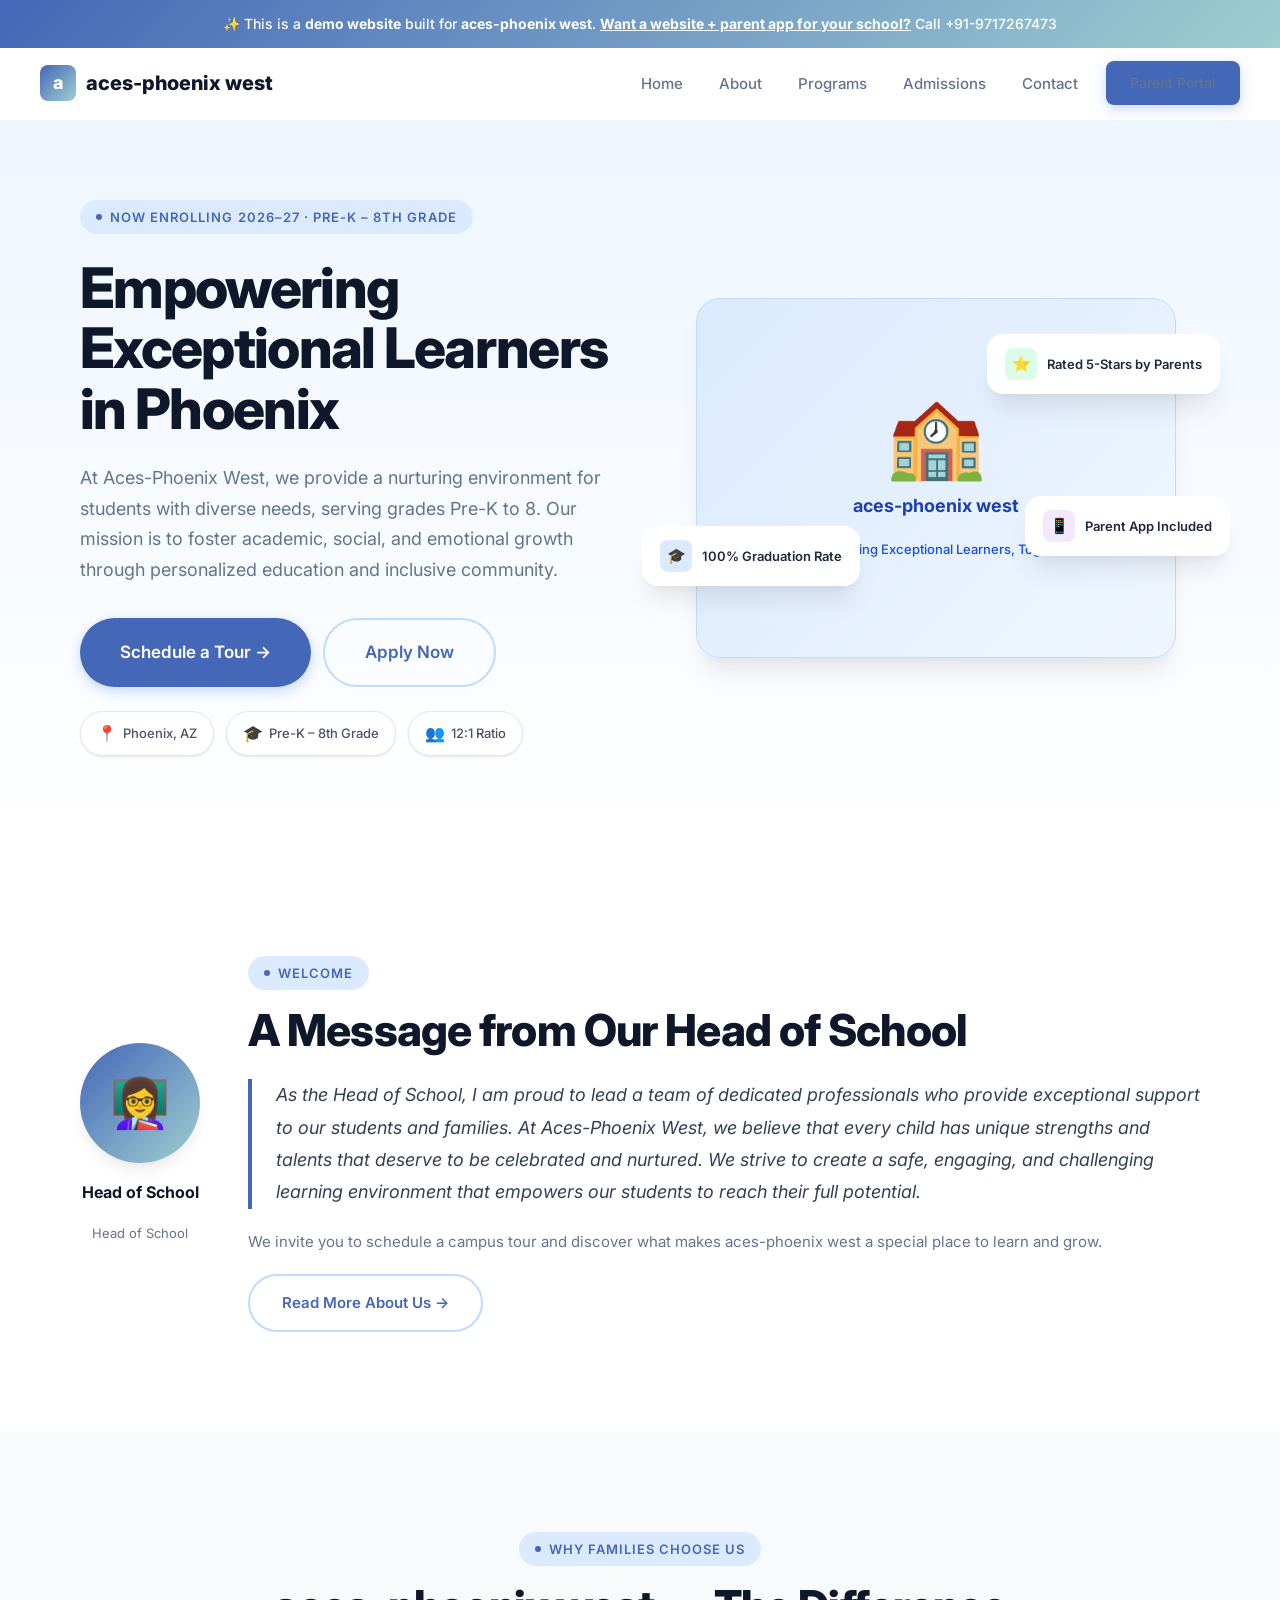
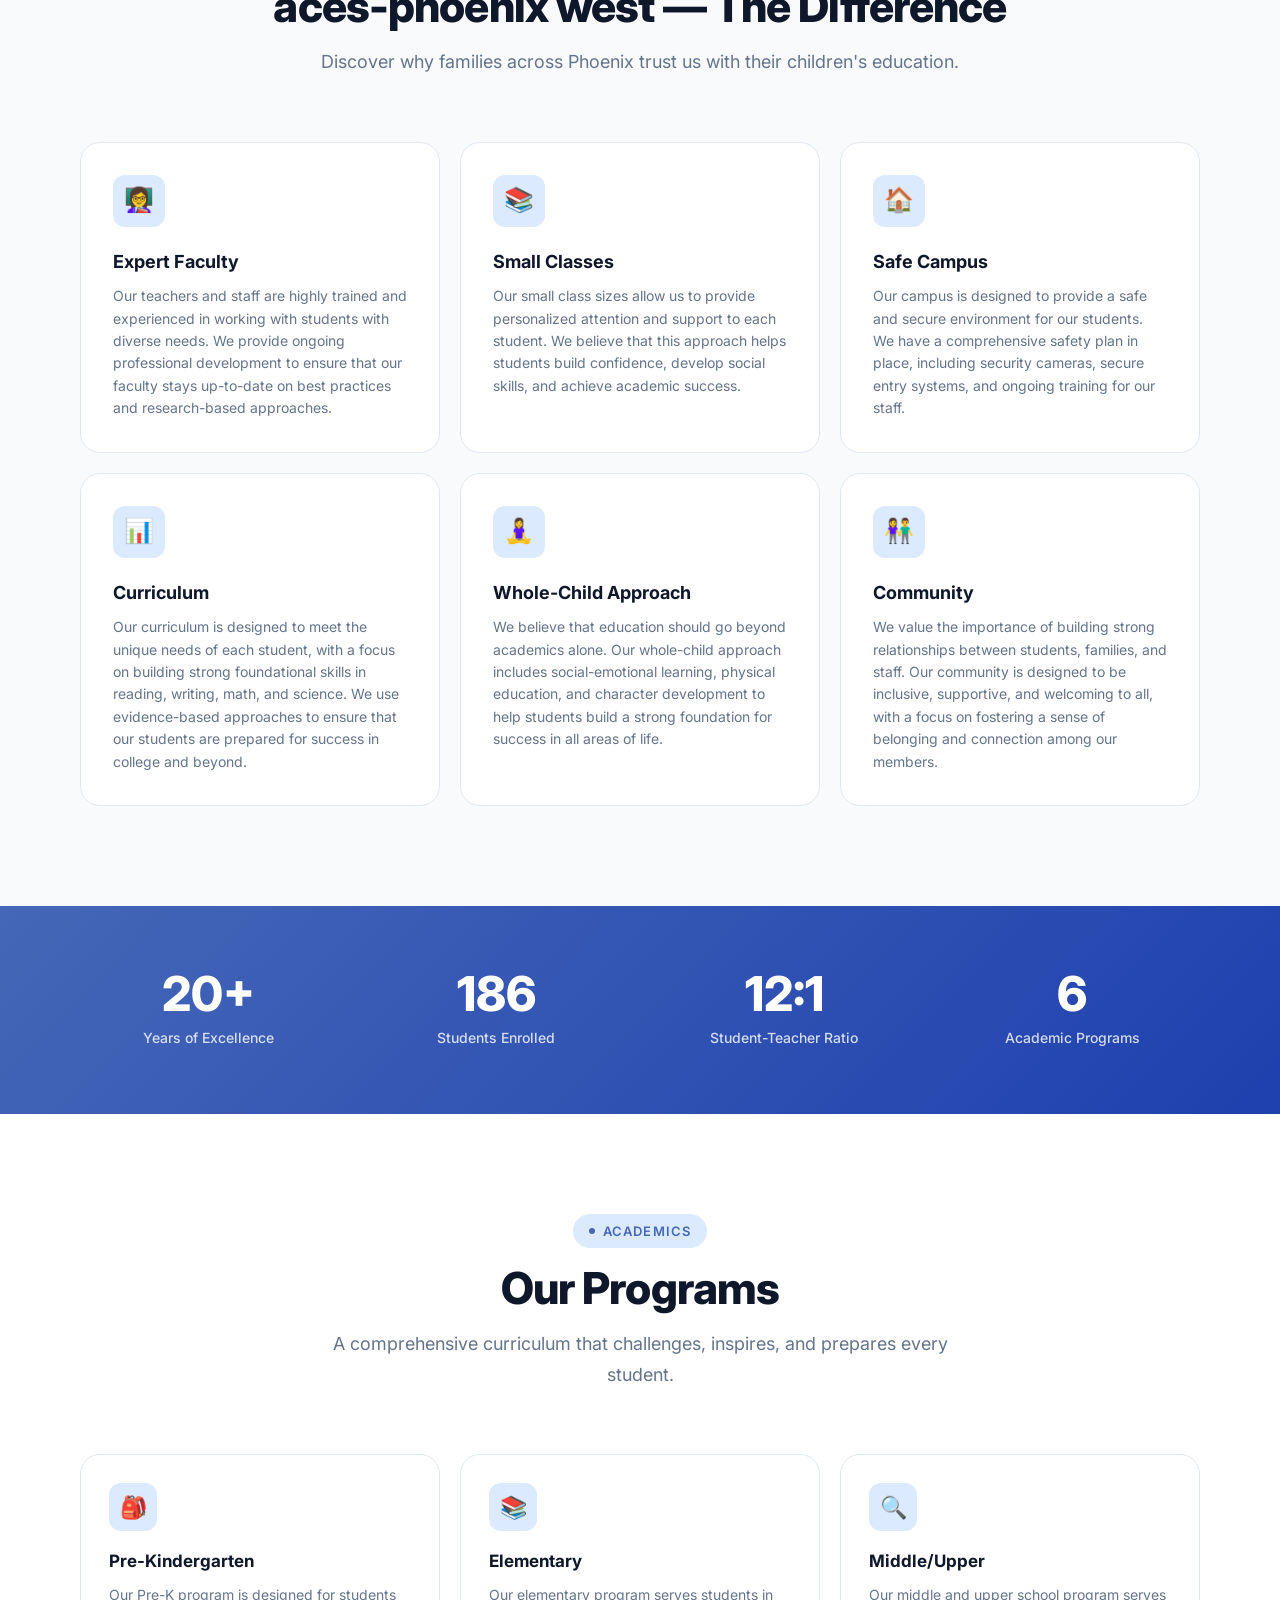
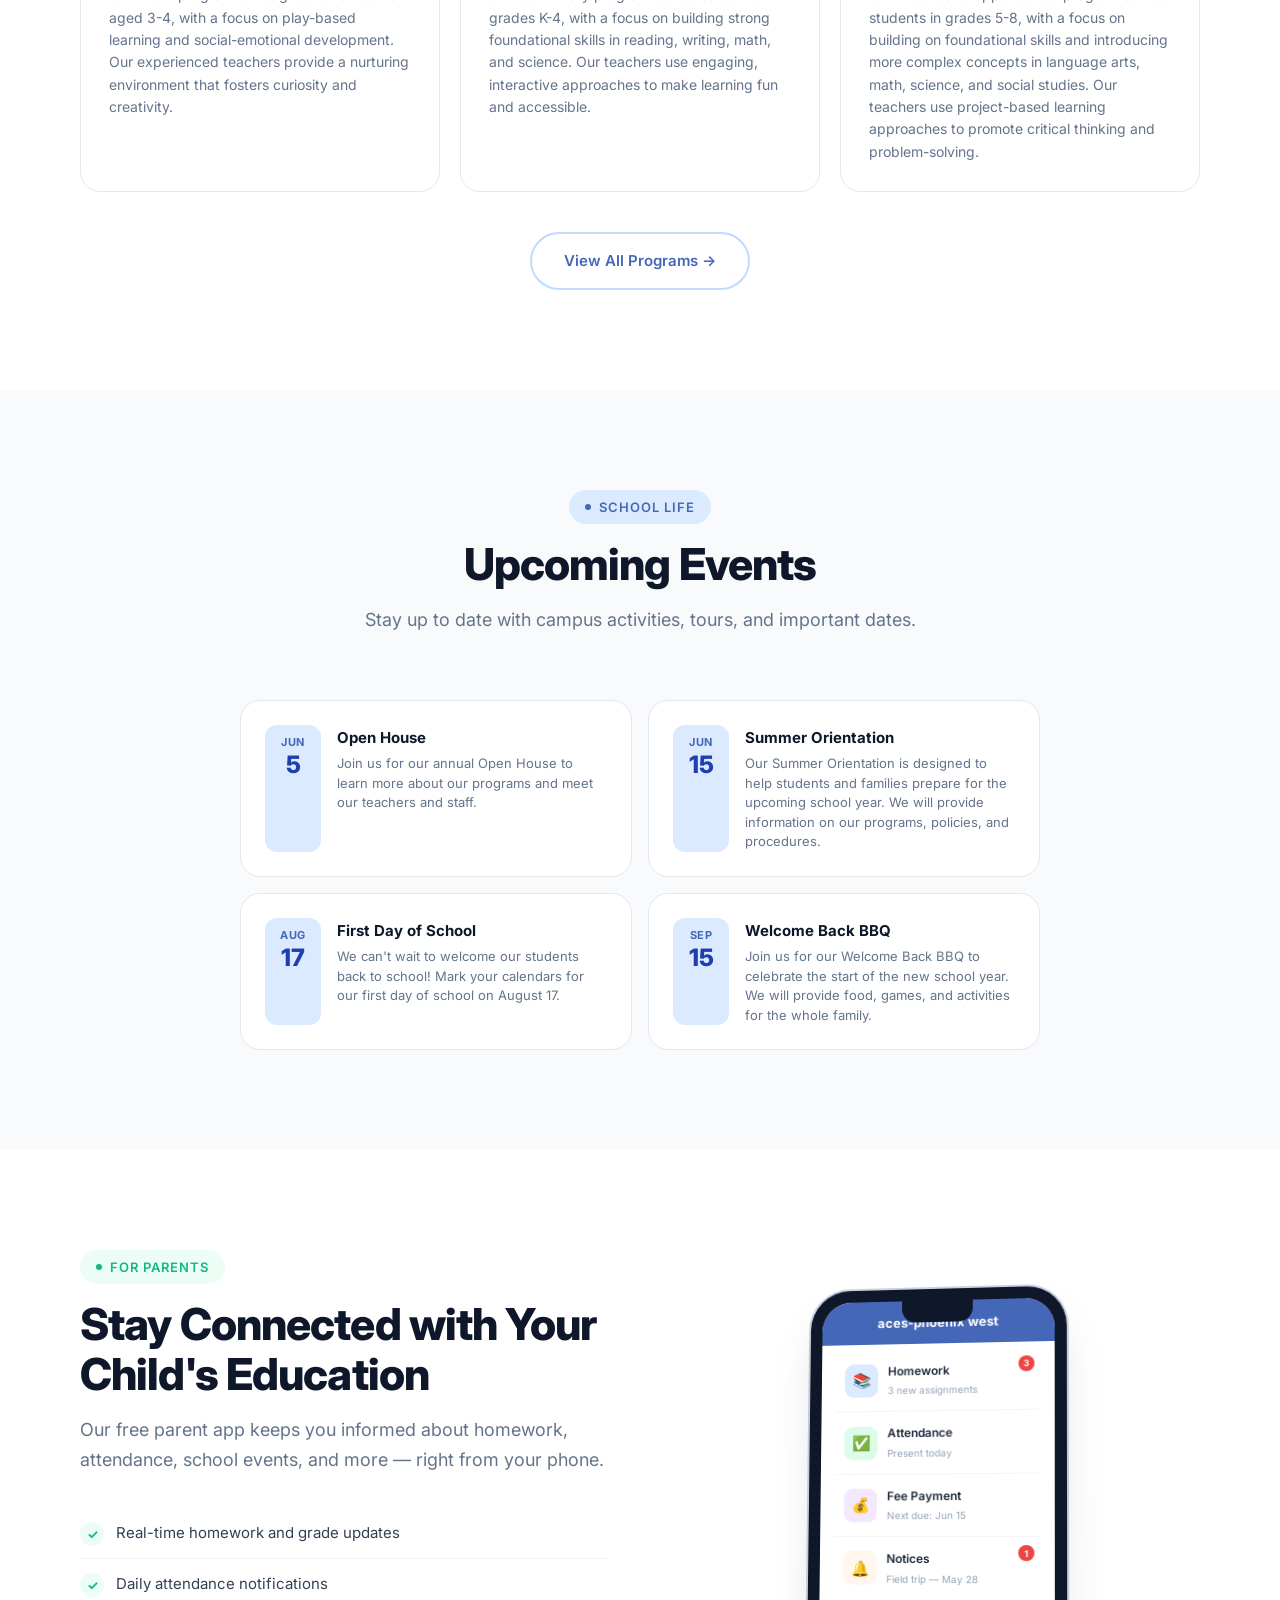
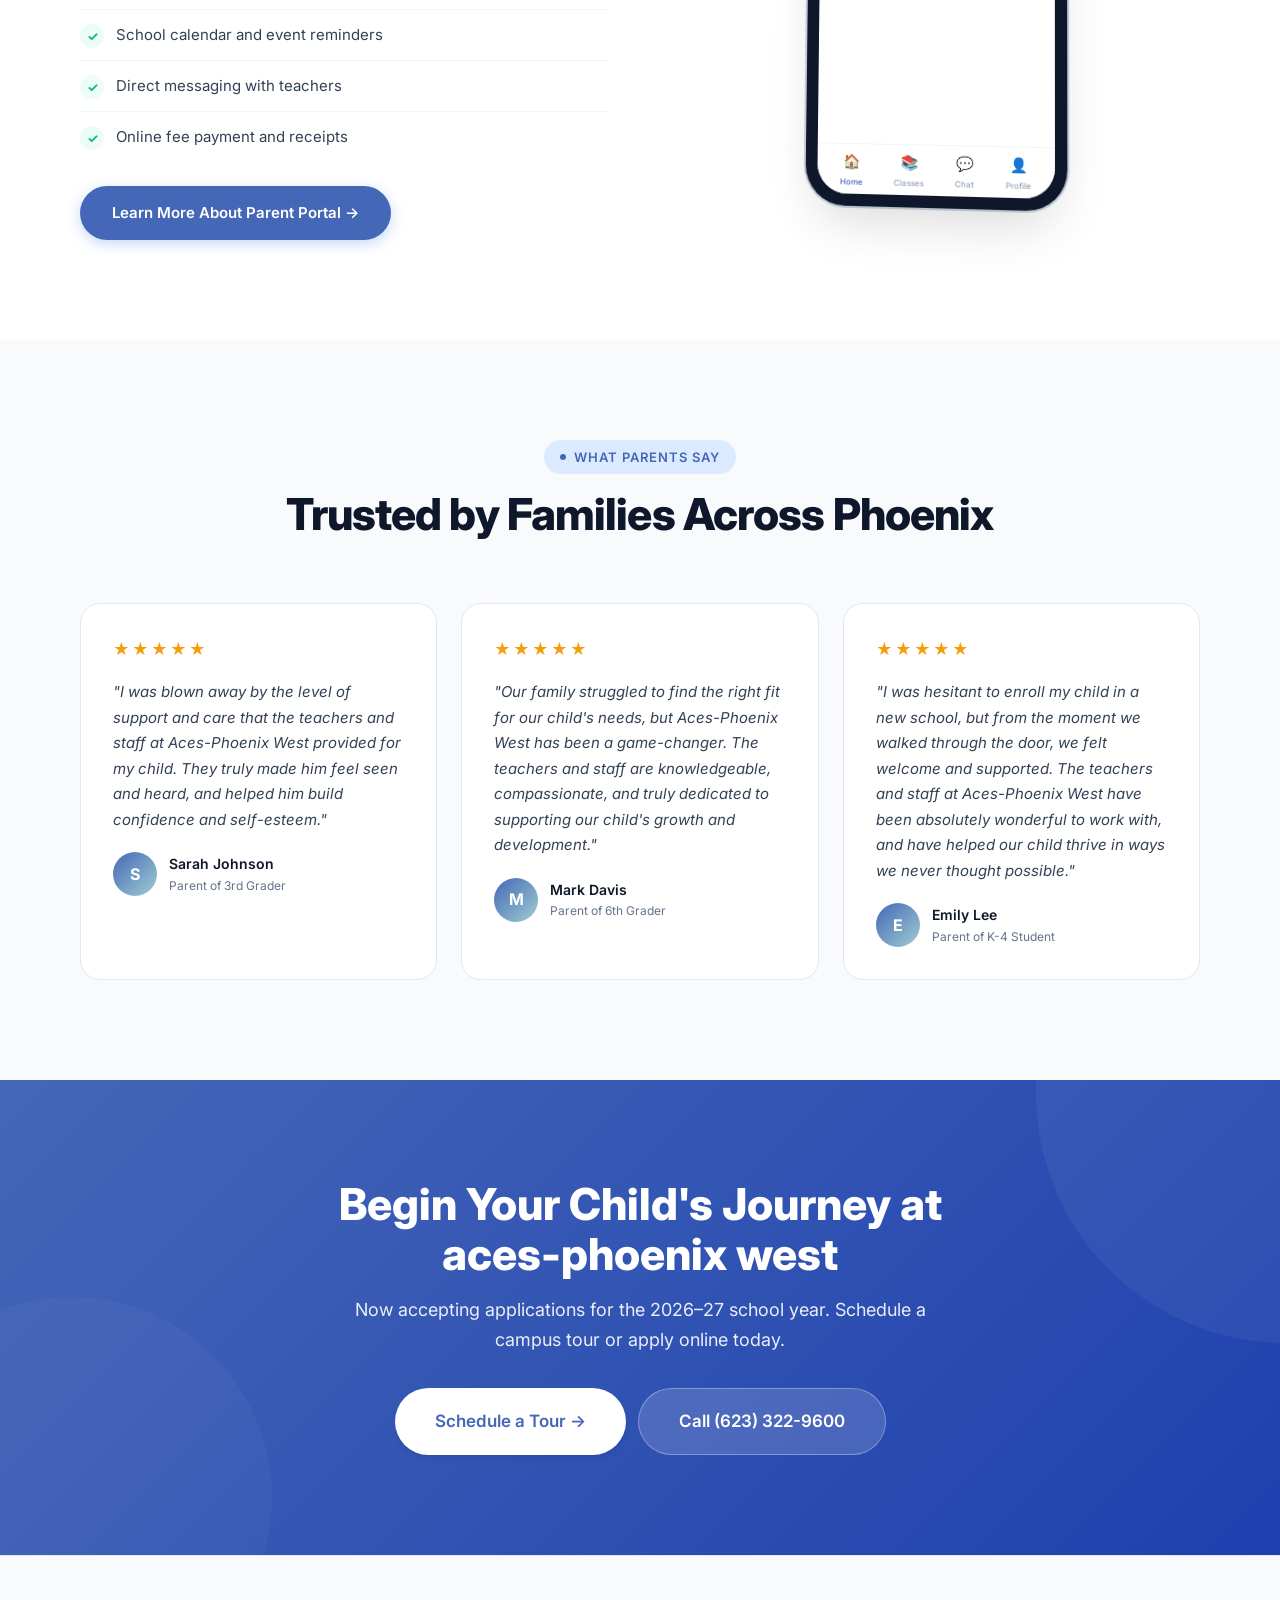
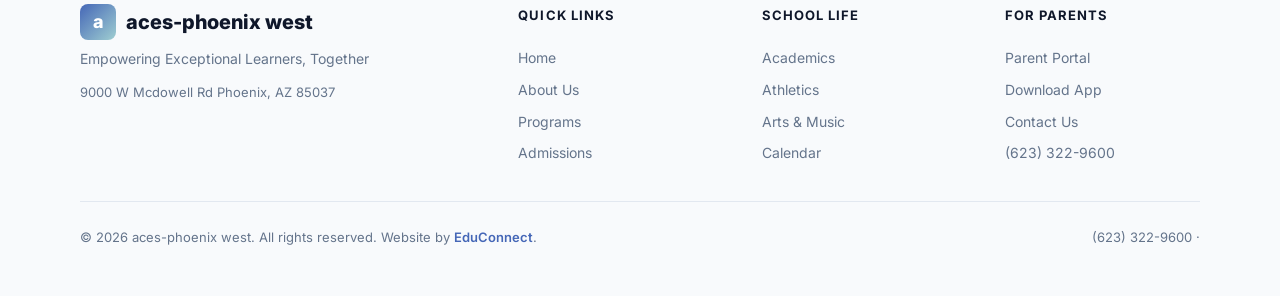
==== index.html @ 9da8a06a "Initial demo site for aces-phoenix west" ====
<!DOCTYPE html><html lang="en"><head>
  <meta charset="UTF-8"><meta name="viewport" content="width=device-width,initial-scale=1.0">
  <title>Home — aces-phoenix west</title>
  <meta name="description" content="Home — aces-phoenix west, a premier school in Phoenix, AZ serving Pre-K – 8th Grade.">
  <meta property="og:title" content="Home — aces-phoenix west"><meta property="og:type" content="website">
  <link rel="preconnect" href="https://fonts.googleapis.com"><link rel="preconnect" href="https://fonts.gstatic.com" crossorigin>
  <link href="https://fonts.googleapis.com/css2?family=Inter:wght@400;500;600;700;800&display=swap" rel="stylesheet">
  <link rel="stylesheet" href="/styles.css"><script src="/main.js" defer></script>
</head><body><div class="demo-banner">
  ✨ This is a <strong>demo website</strong> built for <strong>aces-phoenix west</strong>.
  <a href="mailto:bhupender@myfirststepschool.com">Want a website + parent app for your school?</a> Call +91-9717267473
</div>
<nav class="navbar">
  <a href="/" class="logo"><span class="logo-icon">a</span>aces-phoenix west</a>
  <div class="nav-links">
    <a href="/">Home</a>
    <a href="/about.html">About</a>
    <a href="/programs.html">Programs</a>
    <a href="/admissions.html">Admissions</a>
    <a href="/contact.html">Contact</a>
    <a href="/parents.html" class="btn btn-primary" style="padding:10px 24px;font-size:14px">Parent Portal</a>
  </div>
  <button class="hamburger" aria-label="Toggle menu"><span></span><span></span><span></span></button>
</nav><main>
<section class="hero"><div class="container"><div class="hero-inner">
  <div class="hero-content">
    <div class="badge animate-on-scroll mb-6">Now Enrolling 2026–27 · Pre-K – 8th Grade</div>
    <h1 class="heading-xl animate-on-scroll mb-6">Empowering Exceptional Learners in Phoenix</h1>
    <p class="text-lg text-muted animate-on-scroll mb-8">At Aces-Phoenix West, we provide a nurturing environment for students with diverse needs, serving grades Pre-K to 8. Our mission is to foster academic, social, and emotional growth through personalized education and inclusive community.</p>
    <div class="hero-actions animate-on-scroll">
      <a href="/admissions.html" class="btn btn-primary btn-lg">Schedule a Tour →</a>
      <a href="/admissions.html" class="btn btn-outline btn-lg">Apply Now</a>
    </div>
    <div class="hero-info-cards animate-on-scroll" style="margin-top:24px">
      <div class="info-chip"><span class="ic-icon">📍</span> Phoenix, AZ</div>
      <div class="info-chip"><span class="ic-icon">🎓</span> Pre-K – 8th Grade</div>
      <div class="info-chip"><span class="ic-icon">👥</span> 12:1 Ratio</div>
    </div>
  </div>
  <div class="hero-visual animate-on-scroll">
    <div class="school-illustration"><div class="school-illustration-inner">
      <div class="school-building">🏫</div><h3>aces-phoenix west</h3><p>Empowering Exceptional Learners, Together</p>
    </div></div>
    <div class="float-card card-1"><div class="fc-icon green">⭐</div>Rated 5-Stars by Parents</div>
    <div class="float-card card-2"><div class="fc-icon blue">🎓</div>100% Graduation Rate</div>
    <div class="float-card card-3"><div class="fc-icon purple">📱</div>Parent App Included</div>
  </div>
</div></div></section>

<section class="welcome-section section-padding"><div class="container"><div class="welcome-grid">
  <div class="principal-card animate-on-scroll">
    <div class="principal-avatar">👩‍🏫</div>
    <div class="principal-name">Head of School</div><div class="principal-title">Head of School</div>
  </div>
  <div class="welcome-text animate-on-scroll">
    <div class="badge mb-4">Welcome</div>
    <h2 class="heading-lg mb-6">A Message from Our Head of School</h2>
    <blockquote>As the Head of School, I am proud to lead a team of dedicated professionals who provide exceptional support to our students and families. At Aces-Phoenix West, we believe that every child has unique strengths and talents that deserve to be celebrated and nurtured. We strive to create a safe, engaging, and challenging learning environment that empowers our students to reach their full potential.</blockquote>
    <p>We invite you to schedule a campus tour and discover what makes aces-phoenix west a special place to learn and grow.</p>
    <a href="/about.html" class="btn btn-outline" style="margin-top:20px">Read More About Us →</a>
  </div>
</div></div></section>

<section class="features-section section-padding"><div class="container">
  <div class="text-center mb-16">
    <div class="badge animate-on-scroll mb-4">Why Families Choose Us</div>
    <h2 class="heading-lg animate-on-scroll mb-4">aces-phoenix west — The Difference</h2>
    <p class="text-lg text-muted max-w-lg mx-auto animate-on-scroll">Discover why families across Phoenix trust us with their children's education.</p>
  </div>
  <div class="features-grid">
      <div class="feature-card animate-on-scroll stagger-1">
        <div class="feature-icon">👩‍🏫</div><h3>Expert Faculty</h3><p>Our teachers and staff are highly trained and experienced in working with students with diverse needs. We provide ongoing professional development to ensure that our faculty stays up-to-date on best practices and research-based approaches.</p>
      </div>
      <div class="feature-card animate-on-scroll stagger-2">
        <div class="feature-icon">📚</div><h3>Small Classes</h3><p>Our small class sizes allow us to provide personalized attention and support to each student. We believe that this approach helps students build confidence, develop social skills, and achieve academic success.</p>
      </div>
      <div class="feature-card animate-on-scroll stagger-3">
        <div class="feature-icon">🏠</div><h3>Safe Campus</h3><p>Our campus is designed to provide a safe and secure environment for our students. We have a comprehensive safety plan in place, including security cameras, secure entry systems, and ongoing training for our staff.</p>
      </div>
      <div class="feature-card animate-on-scroll stagger-4">
        <div class="feature-icon">📊</div><h3>Curriculum</h3><p>Our curriculum is designed to meet the unique needs of each student, with a focus on building strong foundational skills in reading, writing, math, and science. We use evidence-based approaches to ensure that our students are prepared for success in college and beyond.</p>
      </div>
      <div class="feature-card animate-on-scroll stagger-5">
        <div class="feature-icon">🧘‍♀️</div><h3>Whole-Child Approach</h3><p>We believe that education should go beyond academics alone. Our whole-child approach includes social-emotional learning, physical education, and character development to help students build a strong foundation for success in all areas of life.</p>
      </div>
      <div class="feature-card animate-on-scroll stagger-6">
        <div class="feature-icon">👫</div><h3>Community</h3><p>We value the importance of building strong relationships between students, families, and staff. Our community is designed to be inclusive, supportive, and welcoming to all, with a focus on fostering a sense of belonging and connection among our members.</p>
      </div></div>
</div></section>

<section class="stats-section"><div class="container"><div class="stats-grid">
  <div class="animate-on-scroll stagger-1"><div class="stat-value" data-count="20" data-suffix="+">0+</div><div class="stat-label">Years of Excellence</div></div>
  <div class="animate-on-scroll stagger-2"><div class="stat-value" data-count="187">0</div><div class="stat-label">Students Enrolled</div></div>
  <div class="animate-on-scroll stagger-3"><div class="stat-value">12:1</div><div class="stat-label">Student-Teacher Ratio</div></div>
  <div class="animate-on-scroll stagger-4"><div class="stat-value" data-count="6">0</div><div class="stat-label">Academic Programs</div></div>
</div></div></section>

<section class="programs-section section-padding"><div class="container">
  <div class="text-center mb-16">
    <div class="badge animate-on-scroll mb-4">Academics</div>
    <h2 class="heading-lg animate-on-scroll mb-4">Our Programs</h2>
    <p class="text-lg text-muted max-w-lg mx-auto animate-on-scroll">A comprehensive curriculum that challenges, inspires, and prepares every student.</p>
  </div>
  <div class="programs-grid">
      <div class="program-card animate-on-scroll stagger-1">
        <div class="program-icon">🎒</div><h3>Pre-Kindergarten</h3><p>Our Pre-K program is designed for students aged 3-4, with a focus on play-based learning and social-emotional development. Our experienced teachers provide a nurturing environment that fosters curiosity and creativity.</p>
      </div>
      <div class="program-card animate-on-scroll stagger-2">
        <div class="program-icon">📚</div><h3>Elementary</h3><p>Our elementary program serves students in grades K-4, with a focus on building strong foundational skills in reading, writing, math, and science. Our teachers use engaging, interactive approaches to make learning fun and accessible.</p>
      </div>
      <div class="program-card animate-on-scroll stagger-3">
        <div class="program-icon">🔍</div><h3>Middle/Upper</h3><p>Our middle and upper school program serves students in grades 5-8, with a focus on building on foundational skills and introducing more complex concepts in language arts, math, science, and social studies. Our teachers use project-based learning approaches to promote critical thinking and problem-solving.</p>
      </div></div>
  <div class="text-center animate-on-scroll" style="margin-top:40px"><a href="/programs.html" class="btn btn-outline">View All Programs →</a></div>
</div></section>

<section class="events-section section-padding"><div class="container">
  <div class="text-center mb-16">
    <div class="badge animate-on-scroll mb-4">School Life</div>
    <h2 class="heading-lg animate-on-scroll mb-4">Upcoming Events</h2>
    <p class="text-lg text-muted max-w-lg mx-auto animate-on-scroll">Stay up to date with campus activities, tours, and important dates.</p>
  </div>
  <div class="events-grid"><div class="event-card animate-on-scroll stagger-1">
        <div class="event-date"><div class="month">Jun</div><div class="day">5</div></div>
        <div class="event-info"><h4>Open House</h4><p>Join us for our annual Open House to learn more about our programs and meet our teachers and staff.</p></div>
      </div><div class="event-card animate-on-scroll stagger-2">
        <div class="event-date"><div class="month">Jun</div><div class="day">15</div></div>
        <div class="event-info"><h4>Summer Orientation</h4><p>Our Summer Orientation is designed to help students and families prepare for the upcoming school year. We will provide information on our programs, policies, and procedures.</p></div>
      </div><div class="event-card animate-on-scroll stagger-3">
        <div class="event-date"><div class="month">Aug</div><div class="day">17</div></div>
        <div class="event-info"><h4>First Day of School</h4><p>We can't wait to welcome our students back to school! Mark your calendars for our first day of school on August 17.</p></div>
      </div><div class="event-card animate-on-scroll stagger-4">
        <div class="event-date"><div class="month">Sep</div><div class="day">15</div></div>
        <div class="event-info"><h4>Welcome Back BBQ</h4><p>Join us for our Welcome Back BBQ to celebrate the start of the new school year. We will provide food, games, and activities for the whole family.</p></div>
      </div></div>
</div></section>

<section class="portal-section section-padding"><div class="container"><div class="portal-grid">
  <div>
    <div class="badge accent animate-on-scroll mb-4">For Parents</div>
    <h2 class="heading-lg animate-on-scroll mb-4">Stay Connected with Your Child's Education</h2>
    <p class="text-lg text-muted animate-on-scroll mb-8">Our free parent app keeps you informed about homework, attendance, school events, and more — right from your phone.</p>
    <ul class="portal-features animate-on-scroll">
      <li><span class="pf-icon">✓</span>Real-time homework and grade updates</li>
      <li><span class="pf-icon">✓</span>Daily attendance notifications</li>
      <li><span class="pf-icon">✓</span>School calendar and event reminders</li>
      <li><span class="pf-icon">✓</span>Direct messaging with teachers</li>
      <li><span class="pf-icon">✓</span>Online fee payment and receipts</li>
    </ul>
    <a href="/parents.html" class="btn btn-primary animate-on-scroll" style="margin-top:24px">Learn More About Parent Portal →</a>
  </div>
  <div class="animate-on-scroll" style="display:flex;justify-content:center">
    <div class="phone-mockup"><div class="phone-screen">
      <div class="phone-status-bar">aces-phoenix west</div>
      <div class="phone-screen-content">
        <div class="phone-nav-item"><div class="phone-nav-icon blue">📚</div><div><div class="phone-nav-label">Homework</div><div class="phone-nav-sub">3 new assignments</div></div><div class="phone-badge">3</div></div>
        <div class="phone-nav-item"><div class="phone-nav-icon green">✅</div><div><div class="phone-nav-label">Attendance</div><div class="phone-nav-sub">Present today</div></div></div>
        <div class="phone-nav-item"><div class="phone-nav-icon purple">💰</div><div><div class="phone-nav-label">Fee Payment</div><div class="phone-nav-sub">Next due: Jun 15</div></div></div>
        <div class="phone-nav-item"><div class="phone-nav-icon orange">🔔</div><div><div class="phone-nav-label">Notices</div><div class="phone-nav-sub">Field trip — May 28</div></div><div class="phone-badge">1</div></div>
      </div>
      <div class="phone-bottom-bar">
        <div class="phone-tab active"><div style="font-size:14px">🏠</div>Home</div>
        <div class="phone-tab"><div style="font-size:14px">📚</div>Classes</div>
        <div class="phone-tab"><div style="font-size:14px">💬</div>Chat</div>
        <div class="phone-tab"><div style="font-size:14px">👤</div>Profile</div>
      </div>
    </div></div>
  </div>
</div></div></section>

<section class="testimonials-section section-padding"><div class="container">
  <div class="text-center mb-16">
    <div class="badge animate-on-scroll mb-4">What Parents Say</div>
    <h2 class="heading-lg animate-on-scroll mb-4">Trusted by Families Across Phoenix</h2>
  </div>
  <div class="testimonials-grid">
      <div class="testimonial-card animate-on-scroll stagger-1">
        <div class="stars"><span class="star">★</span><span class="star">★</span><span class="star">★</span><span class="star">★</span><span class="star">★</span></div>
        <p class="testimonial-text">"I was blown away by the level of support and care that the teachers and staff at Aces-Phoenix West provided for my child. They truly made him feel seen and heard, and helped him build confidence and self-esteem."</p>
        <div class="testimonial-author"><div class="author-avatar">S</div>
        <div class="author-info"><div class="author-name">Sarah Johnson</div><div class="author-role">Parent of 3rd Grader</div></div></div>
      </div>
      <div class="testimonial-card animate-on-scroll stagger-2">
        <div class="stars"><span class="star">★</span><span class="star">★</span><span class="star">★</span><span class="star">★</span><span class="star">★</span></div>
        <p class="testimonial-text">"Our family struggled to find the right fit for our child's needs, but Aces-Phoenix West has been a game-changer. The teachers and staff are knowledgeable, compassionate, and truly dedicated to supporting our child's growth and development."</p>
        <div class="testimonial-author"><div class="author-avatar">M</div>
        <div class="author-info"><div class="author-name">Mark Davis</div><div class="author-role">Parent of 6th Grader</div></div></div>
      </div>
      <div class="testimonial-card animate-on-scroll stagger-3">
        <div class="stars"><span class="star">★</span><span class="star">★</span><span class="star">★</span><span class="star">★</span><span class="star">★</span></div>
        <p class="testimonial-text">"I was hesitant to enroll my child in a new school, but from the moment we walked through the door, we felt welcome and supported. The teachers and staff at Aces-Phoenix West have been absolutely wonderful to work with, and have helped our child thrive in ways we never thought possible."</p>
        <div class="testimonial-author"><div class="author-avatar">E</div>
        <div class="author-info"><div class="author-name">Emily Lee</div><div class="author-role">Parent of K-4 Student</div></div></div>
      </div></div>
</div></section>

<section class="cta-section"><div class="container"><div class="cta-content animate-on-scroll">
  <h2>Begin Your Child's Journey at aces-phoenix west</h2>
  <p>Now accepting applications for the 2026–27 school year. Schedule a campus tour or apply online today.</p>
  <div class="cta-actions">
    <a href="/admissions.html" class="btn btn-white btn-lg">Schedule a Tour →</a>
    <a href="tel:(623) 322-9600" class="btn btn-lg" style="background:rgba(255,255,255,.15);color:white;border:1px solid rgba(255,255,255,.3)">Call (623) 322-9600</a>
  </div>
</div></div></section>
</main><footer class="footer">
  <div class="container">
    <div class="footer-grid">
      <div class="footer-brand">
        <div class="logo" style="margin-bottom:8px"><span class="logo-icon">a</span>aces-phoenix west</div>
        <p>Empowering Exceptional Learners, Together</p>
        <p style="margin-top:12px;font-size:13px">9000 W Mcdowell Rd Phoenix,&nbsp;AZ&nbsp;85037</p>
      </div>
      <div class="footer-col"><h4>Quick Links</h4><a href="/">Home</a><a href="/about.html">About Us</a><a href="/programs.html">Programs</a><a href="/admissions.html">Admissions</a></div>
      <div class="footer-col"><h4>School Life</h4><a href="/programs.html">Academics</a><a href="/programs.html">Athletics</a><a href="/programs.html">Arts &amp; Music</a><a href="/contact.html">Calendar</a></div>
      <div class="footer-col"><h4>For Parents</h4><a href="/parents.html">Parent Portal</a><a href="/parents.html">Download App</a><a href="/contact.html">Contact Us</a><a href="tel:(623) 322-9600">(623) 322-9600</a></div>
    </div>
    <div class="footer-bottom">
      <p>&copy; 2026 aces-phoenix west. All rights reserved. Website by <a href="mailto:bhupender@myfirststepschool.com">EduConnect</a>.</p>
      <p>(623) 322-9600 &middot; <a href="mailto:"></a></p>
    </div>
  </div>
</footer></body></html>
---- styles.css ----
/* ===== DESIGN SYSTEM — LIGHT PROFESSIONAL ===== */
:root{
  --primary:#4567b7;--primary-50:#eff6ff;--primary-100:#dbeafe;--primary-200:#bfdbfe;
  --primary-500:#4567b7;--primary-600:#1d4ed8;--primary-700:#1e40af;
  --secondary:#9fced1;--accent:#10b981;--accent-50:#ecfdf5;
  --white:#fff;--gray-50:#f8fafc;--gray-100:#f1f5f9;--gray-200:#e2e8f0;--gray-300:#cbd5e1;
  --gray-400:#94a3b8;--gray-500:#64748b;--gray-600:#475569;--gray-700:#334155;
  --gray-800:#1e293b;--gray-900:#0f172a;
  --bg:var(--white);--bg-alt:var(--gray-50);--text:var(--gray-700);
  --text-heading:var(--gray-900);--text-muted:var(--gray-500);--border:var(--gray-200);
  --shadow-sm:0 1px 3px rgba(0,0,0,.06),0 1px 2px rgba(0,0,0,.04);
  --shadow-md:0 4px 6px -1px rgba(0,0,0,.07),0 2px 4px -2px rgba(0,0,0,.05);
  --shadow-lg:0 10px 15px -3px rgba(0,0,0,.08),0 4px 6px -4px rgba(0,0,0,.04);
  --shadow-xl:0 20px 25px -5px rgba(0,0,0,.08),0 8px 10px -6px rgba(0,0,0,.04);
  --shadow-2xl:0 25px 50px -12px rgba(0,0,0,.15);
  --shadow-primary:0 4px 14px rgba(37,99,235,.25);
  --radius-sm:8px;--radius-md:12px;--radius-lg:16px;--radius-xl:20px;--radius-2xl:24px;--radius-full:9999px;
  --font:'Inter',-apple-system,BlinkMacSystemFont,'Segoe UI',sans-serif;
}
*,*::before,*::after{margin:0;padding:0;box-sizing:border-box}
html{scroll-behavior:smooth;-webkit-font-smoothing:antialiased}
body{font-family:var(--font);background:var(--bg);color:var(--text);line-height:1.7;overflow-x:hidden;font-size:16px}
a{color:inherit;text-decoration:none}img{max-width:100%;display:block}button{font-family:inherit;cursor:pointer}
.container{max-width:1200px;margin:0 auto;padding:0 24px}
@media(min-width:768px){.container{padding:0 40px}}
.section-padding{padding:80px 0}
@media(min-width:768px){.section-padding{padding:100px 0}}
.badge{display:inline-flex;align-items:center;gap:8px;padding:6px 16px;font-size:13px;font-weight:600;text-transform:uppercase;letter-spacing:.08em;border-radius:var(--radius-full);background:var(--primary-100);color:var(--primary)}
.badge::before{content:'';width:6px;height:6px;border-radius:50%;background:var(--primary);animation:pulse 2s infinite}
.badge.accent{background:var(--accent-50);color:var(--accent)}.badge.accent::before{background:var(--accent)}
.heading-xl{font-size:clamp(32px,5vw,56px);font-weight:800;line-height:1.08;letter-spacing:-.03em;color:var(--text-heading)}
.heading-lg{font-size:clamp(28px,4vw,44px);font-weight:800;line-height:1.12;letter-spacing:-.02em;color:var(--text-heading)}
.heading-md{font-size:clamp(22px,3vw,32px);font-weight:700;line-height:1.2;color:var(--text-heading)}
.heading-sm{font-size:20px;font-weight:700;line-height:1.3;color:var(--text-heading)}
.text-lg{font-size:18px;line-height:1.7;color:var(--text)}
.text-base{font-size:16px;line-height:1.7;color:var(--text)}
.text-sm{font-size:14px;line-height:1.6;color:var(--text-muted)}
.text-center{text-align:center}.text-muted{color:var(--text-muted)}
.gradient-text{background:linear-gradient(135deg,var(--primary),var(--secondary));-webkit-background-clip:text;-webkit-text-fill-color:transparent;background-clip:text}
.max-w-lg{max-width:640px}.mx-auto{margin-left:auto;margin-right:auto}
.mb-4{margin-bottom:16px}.mb-6{margin-bottom:24px}.mb-8{margin-bottom:32px}
.mb-12{margin-bottom:48px}.mb-16{margin-bottom:64px}
.btn{display:inline-flex;align-items:center;justify-content:center;gap:8px;padding:14px 32px;font-size:15px;font-weight:600;border-radius:var(--radius-full);border:none;cursor:pointer;transition:all .25s cubic-bezier(.4,0,.2,1);text-decoration:none;white-space:nowrap}
.btn-primary{background:var(--primary);color:var(--white);box-shadow:var(--shadow-primary)}
.btn-primary:hover{background:var(--primary-600);transform:translateY(-2px);box-shadow:0 8px 24px rgba(37,99,235,.3)}
.btn-lg{padding:18px 40px;font-size:17px}
.btn-outline{background:transparent;color:var(--primary);border:2px solid var(--primary-200)}
.btn-outline:hover{background:var(--primary-50);border-color:var(--primary);transform:translateY(-2px)}
.btn-white{background:var(--white);color:var(--primary);box-shadow:var(--shadow-md)}
.btn-white:hover{transform:translateY(-2px);box-shadow:var(--shadow-lg)}
.demo-banner{background:linear-gradient(135deg,var(--primary),var(--secondary));color:var(--white);text-align:center;padding:12px 24px;font-size:14px;font-weight:500;position:relative;z-index:200}
.demo-banner strong{font-weight:700}.demo-banner a{color:var(--white);text-decoration:underline;font-weight:700}
.navbar{position:sticky;top:0;z-index:100;display:flex;justify-content:space-between;align-items:center;padding:0 24px;height:72px;background:rgba(255,255,255,.92);backdrop-filter:blur(20px) saturate(180%);border-bottom:1px solid transparent;transition:all .3s ease}
@media(min-width:768px){.navbar{padding:0 40px}}
.navbar.scrolled{border-bottom-color:var(--border);box-shadow:var(--shadow-sm)}
.logo{display:flex;align-items:center;gap:10px;font-size:18px;font-weight:800;color:var(--text-heading)}
@media(min-width:768px){.logo{font-size:20px}}
.logo-icon{width:36px;height:36px;border-radius:var(--radius-sm);background:linear-gradient(135deg,var(--primary),var(--secondary));display:flex;align-items:center;justify-content:center;color:white;font-size:18px;font-weight:800}
.nav-links{display:flex;gap:4px;align-items:center}
.nav-links a{padding:8px 16px;font-size:15px;font-weight:500;color:var(--text-muted);border-radius:var(--radius-sm);transition:all .2s ease}
.nav-links a:hover{color:var(--text-heading);background:var(--gray-50)}
.nav-links .btn{margin-left:8px}
.hamburger{display:none;background:none;border:none;padding:8px;min-height:44px;min-width:44px;flex-direction:column;justify-content:center;align-items:center}
.hamburger span{display:block;width:22px;height:2px;background:var(--gray-700);margin:3px 0;transition:all .3s ease;border-radius:2px}
.hamburger.active span:nth-child(1){transform:rotate(45deg) translate(4px,4px)}
.hamburger.active span:nth-child(2){opacity:0}
.hamburger.active span:nth-child(3){transform:rotate(-45deg) translate(4px,-4px)}
@media(max-width:768px){.hamburger{display:flex}.nav-links{display:none;position:fixed;top:72px;left:0;right:0;bottom:0;background:var(--white);flex-direction:column;align-items:center;justify-content:center;gap:16px;z-index:200}.nav-links.open{display:flex}.nav-links a{font-size:18px;padding:12px 24px}}
.hero{position:relative;overflow:hidden;background:linear-gradient(180deg,var(--primary-50) 0%,var(--white) 100%)}
.hero-inner{display:grid;grid-template-columns:1fr;gap:48px;align-items:center;padding:60px 0 80px}
@media(min-width:1024px){.hero-inner{grid-template-columns:1fr 1fr;gap:64px;padding:80px 0 100px}}
.hero-content{max-width:560px}
@media(max-width:1023px){.hero-content{text-align:center;margin:0 auto}}
.hero-actions{display:flex;gap:12px;flex-wrap:wrap}
@media(max-width:1023px){.hero-actions{justify-content:center}}
.hero-visual{display:flex;justify-content:center;align-items:center;position:relative}
.school-illustration{position:relative;width:100%;max-width:480px;aspect-ratio:4/3;border-radius:var(--radius-2xl);overflow:hidden;background:linear-gradient(135deg,var(--primary-100),var(--primary-50));border:1px solid var(--primary-200);box-shadow:var(--shadow-xl)}
.school-illustration-inner{width:100%;height:100%;display:flex;flex-direction:column;align-items:center;justify-content:center;gap:16px;padding:32px}
.school-building{font-size:80px;line-height:1}
.school-illustration h3{font-size:18px;font-weight:700;color:var(--primary-700);text-align:center}
.school-illustration p{font-size:13px;color:var(--primary-600);text-align:center;font-weight:500}
.hero-info-cards{display:flex;gap:12px;flex-wrap:wrap;margin-top:20px}
@media(max-width:1023px){.hero-info-cards{justify-content:center}}
.info-chip{display:flex;align-items:center;gap:6px;padding:8px 16px;background:var(--white);border:1px solid var(--border);border-radius:var(--radius-full);font-size:13px;font-weight:500;color:var(--gray-600);box-shadow:var(--shadow-sm)}
.info-chip .ic-icon{font-size:16px}
.float-card{position:absolute;background:var(--white);border-radius:var(--radius-lg);box-shadow:var(--shadow-xl);padding:14px 18px;display:flex;align-items:center;gap:10px;font-size:13px;font-weight:600;color:var(--gray-800);animation:float-gentle 4s ease-in-out infinite;z-index:5;white-space:nowrap}
.float-card.card-1{top:10%;right:-20px;animation-delay:0s}
.float-card.card-2{bottom:20%;left:-30px;animation-delay:1.5s}
.float-card.card-3{top:55%;right:-30px;animation-delay:3s}
.float-card .fc-icon{width:32px;height:32px;border-radius:8px;display:flex;align-items:center;justify-content:center;font-size:15px}
.float-card .fc-icon.green{background:#dcfce7;color:#16a34a}
.float-card .fc-icon.blue{background:var(--primary-100);color:var(--primary)}
.float-card .fc-icon.purple{background:#f3e8ff;color:#9333ea}
.welcome-section{background:var(--white)}
.welcome-grid{display:grid;grid-template-columns:1fr;gap:40px;align-items:center}
@media(min-width:768px){.welcome-grid{grid-template-columns:auto 1fr;gap:48px}}
.principal-card{display:flex;flex-direction:column;align-items:center;text-align:center;gap:16px}
.principal-avatar{width:120px;height:120px;border-radius:50%;background:linear-gradient(135deg,var(--primary),var(--secondary));display:flex;align-items:center;justify-content:center;font-size:48px;color:white;box-shadow:var(--shadow-lg)}
.principal-name{font-size:16px;font-weight:700;color:var(--text-heading)}
.principal-title{font-size:13px;color:var(--text-muted)}
.welcome-text blockquote{font-size:18px;font-style:italic;color:var(--text);line-height:1.8;border-left:4px solid var(--primary);padding-left:24px;margin-bottom:20px}
.welcome-text p{font-size:15px;color:var(--text-muted);line-height:1.7}
.features-section{background:var(--bg-alt)}
.features-grid{display:grid;grid-template-columns:1fr;gap:20px}
@media(min-width:640px){.features-grid{grid-template-columns:repeat(2,1fr)}}
@media(min-width:1024px){.features-grid{grid-template-columns:repeat(3,1fr)}}
.feature-card{position:relative;padding:32px;border-radius:var(--radius-xl);background:var(--white);border:1px solid var(--border);transition:all .3s ease;overflow:hidden}
.feature-card:hover{transform:translateY(-4px);box-shadow:var(--shadow-lg);border-color:var(--primary-200)}
.feature-icon{width:52px;height:52px;border-radius:var(--radius-md);background:var(--primary-100);display:flex;align-items:center;justify-content:center;margin-bottom:20px;font-size:24px;transition:transform .3s ease}
.feature-card:hover .feature-icon{transform:scale(1.1)}
.feature-card h3{font-size:18px;font-weight:700;color:var(--text-heading);margin-bottom:8px}
.feature-card p{font-size:14px;color:var(--text-muted);line-height:1.6}
.programs-section{background:var(--white)}
.programs-grid{display:grid;grid-template-columns:1fr;gap:20px}
@media(min-width:640px){.programs-grid{grid-template-columns:repeat(2,1fr)}}
@media(min-width:1024px){.programs-grid{grid-template-columns:repeat(3,1fr)}}
.program-card{padding:28px;border-radius:var(--radius-xl);background:var(--white);border:1px solid var(--border);transition:all .3s ease;position:relative;overflow:hidden}
.program-card::before{content:'';position:absolute;top:0;left:0;right:0;height:3px;background:linear-gradient(90deg,var(--primary),var(--secondary));transform:scaleX(0);transform-origin:left;transition:transform .3s ease}
.program-card:hover{transform:translateY(-4px);box-shadow:var(--shadow-lg);border-color:var(--primary-200)}
.program-card:hover::before{transform:scaleX(1)}
.program-icon{width:48px;height:48px;border-radius:var(--radius-md);background:var(--primary-100);display:flex;align-items:center;justify-content:center;margin-bottom:16px;font-size:22px}
.program-card h3{font-size:17px;font-weight:700;color:var(--text-heading);margin-bottom:8px}
.program-card p{font-size:14px;color:var(--text-muted);line-height:1.6}
.stats-section{background:linear-gradient(135deg,var(--primary),var(--primary-700));color:var(--white);padding:64px 0}
.stats-grid{display:grid;grid-template-columns:repeat(2,1fr);gap:32px;text-align:center}
@media(min-width:768px){.stats-grid{grid-template-columns:repeat(4,1fr)}}
.stat-value{font-size:clamp(32px,4vw,48px);font-weight:800;line-height:1}
.stat-label{font-size:14px;opacity:.8;margin-top:8px;font-weight:500}
.events-section{background:var(--bg-alt)}
.events-grid{display:grid;grid-template-columns:1fr;gap:16px;max-width:800px;margin:0 auto}
@media(min-width:640px){.events-grid{grid-template-columns:repeat(2,1fr)}}
.event-card{display:flex;gap:16px;padding:24px;border-radius:var(--radius-xl);background:var(--white);border:1px solid var(--border);transition:all .3s ease}
.event-card:hover{box-shadow:var(--shadow-md);border-color:var(--primary-200)}
.event-date{min-width:56px;text-align:center;padding:8px;border-radius:var(--radius-md);background:var(--primary-100)}
.event-date .month{font-size:11px;font-weight:700;text-transform:uppercase;color:var(--primary);letter-spacing:.05em}
.event-date .day{font-size:24px;font-weight:800;color:var(--primary-700);line-height:1.2}
.event-info h4{font-size:15px;font-weight:700;color:var(--text-heading);margin-bottom:4px}
.event-info p{font-size:13px;color:var(--text-muted);line-height:1.5}
.portal-section{background:var(--white)}
.portal-grid{display:grid;grid-template-columns:1fr;gap:48px;align-items:center}
@media(min-width:1024px){.portal-grid{grid-template-columns:1fr 1fr;gap:64px}}
.phone-mockup{position:relative;width:260px;height:520px;background:var(--gray-900);border-radius:40px;padding:12px;box-shadow:var(--shadow-2xl),0 0 0 2px var(--gray-300);margin:0 auto;transform:perspective(1000px) rotateY(-6deg) rotateX(3deg)}
.phone-mockup::before{content:'';position:absolute;top:12px;left:50%;transform:translateX(-50%);width:72px;height:22px;background:var(--gray-900);border-radius:0 0 14px 14px;z-index:10}
.phone-screen{width:100%;height:100%;background:var(--white);border-radius:30px;overflow:hidden;position:relative}
.phone-screen-content{padding:50px 14px 14px;font-size:12px;color:var(--gray-700)}
.phone-status-bar{position:absolute;top:0;left:0;right:0;height:44px;background:var(--primary);display:flex;align-items:center;justify-content:center;color:white;font-weight:700;font-size:13px;border-radius:18px 18px 0 0}
.phone-nav-item{display:flex;align-items:center;gap:10px;padding:12px 10px;border-bottom:1px solid var(--gray-100);position:relative}
.phone-nav-item:last-child{border-bottom:none}
.phone-nav-icon{width:34px;height:34px;border-radius:9px;display:flex;align-items:center;justify-content:center;font-size:15px;flex-shrink:0}
.phone-nav-icon.blue{background:var(--primary-100);color:var(--primary)}
.phone-nav-icon.green{background:#dcfce7;color:#16a34a}
.phone-nav-icon.purple{background:#f3e8ff;color:#9333ea}
.phone-nav-icon.orange{background:#fff7ed;color:#ea580c}
.phone-nav-label{font-weight:600;font-size:12px;color:var(--gray-800)}
.phone-nav-sub{font-size:10px;color:var(--gray-400);margin-top:1px}
.phone-badge{position:absolute;top:8px;right:6px;min-width:16px;height:16px;border-radius:8px;background:#ef4444;color:white;font-size:9px;font-weight:700;display:flex;align-items:center;justify-content:center;padding:0 4px}
.phone-bottom-bar{position:absolute;bottom:0;left:0;right:0;height:50px;background:var(--white);border-top:1px solid var(--gray-100);display:flex;align-items:center;justify-content:space-around;padding:0 8px;border-radius:0 0 18px 18px}
.phone-tab{display:flex;flex-direction:column;align-items:center;gap:2px;font-size:8px;color:var(--gray-400);font-weight:500}
.phone-tab.active{color:var(--primary)}
.portal-features{list-style:none;padding:0}
.portal-features li{display:flex;align-items:flex-start;gap:12px;padding:12px 0;border-bottom:1px solid var(--gray-100);font-size:15px;color:var(--text)}
.portal-features li:last-child{border-bottom:none}
.portal-features .pf-icon{width:24px;height:24px;border-radius:50%;background:var(--accent-50);color:var(--accent);display:flex;align-items:center;justify-content:center;flex-shrink:0;margin-top:2px;font-size:13px;font-weight:700}
.testimonials-section{background:var(--bg-alt)}
.testimonials-grid{display:grid;grid-template-columns:1fr;gap:24px}
@media(min-width:768px){.testimonials-grid{grid-template-columns:repeat(3,1fr)}}
.testimonial-card{padding:32px;border-radius:var(--radius-xl);background:var(--white);border:1px solid var(--border);transition:all .3s ease}
.testimonial-card:hover{box-shadow:var(--shadow-lg);transform:translateY(-4px)}
.stars{display:flex;gap:2px;margin-bottom:16px}.star{color:#f59e0b;font-size:16px}
.testimonial-text{font-size:15px;color:var(--text);line-height:1.7;margin-bottom:20px;font-style:italic}
.testimonial-author{display:flex;align-items:center;gap:12px}
.author-avatar{width:44px;height:44px;border-radius:50%;background:linear-gradient(135deg,var(--primary),var(--secondary));display:flex;align-items:center;justify-content:center;font-weight:700;color:var(--white);font-size:16px;flex-shrink:0}
.author-info .author-name{font-weight:600;font-size:14px;color:var(--text-heading)}
.author-info .author-role{font-size:12px;color:var(--text-muted)}
.cta-section{background:linear-gradient(135deg,var(--primary),var(--primary-700));color:var(--white);text-align:center;position:relative;overflow:hidden;padding:80px 0}
@media(min-width:768px){.cta-section{padding:100px 0}}
.cta-section::before{content:'';position:absolute;top:-50%;right:-20%;width:500px;height:500px;border-radius:50%;background:rgba(255,255,255,.05)}
.cta-section::after{content:'';position:absolute;bottom:-30%;left:-10%;width:400px;height:400px;border-radius:50%;background:rgba(255,255,255,.03)}
.cta-content{position:relative;z-index:1;max-width:640px;margin:0 auto}
.cta-content h2{font-size:clamp(28px,4vw,44px);font-weight:800;margin-bottom:16px;line-height:1.12}
.cta-content p{font-size:18px;opacity:.9;margin-bottom:32px;line-height:1.7}
.cta-actions{display:flex;gap:12px;justify-content:center;flex-wrap:wrap}
.page-hero{padding:100px 0 60px;background:linear-gradient(180deg,var(--primary-50) 0%,var(--white) 100%);text-align:center;position:relative}
@media(min-width:768px){.page-hero{padding:120px 0 70px}}
.content-section{padding:64px 0}.content-section .container{max-width:800px}
.content-section p{font-size:16px;color:var(--text);line-height:1.9;margin-bottom:24px}
.content-section p:last-child{margin-bottom:0}
.contact-grid{display:grid;grid-template-columns:1fr;gap:32px}
@media(min-width:768px){.contact-grid{grid-template-columns:1fr 1fr;gap:40px}}
.contact-info-card{padding:32px;border-radius:var(--radius-xl);background:var(--white);border:1px solid var(--border)}
.contact-item{display:flex;align-items:flex-start;gap:14px;margin-bottom:24px}
.contact-item:last-child{margin-bottom:0}
.contact-icon{width:44px;height:44px;border-radius:var(--radius-md);background:var(--primary-100);display:flex;align-items:center;justify-content:center;flex-shrink:0;font-size:20px}
.contact-item h4{font-weight:600;color:var(--text-heading);margin-bottom:2px;font-size:14px}
.contact-item p{color:var(--text-muted);font-size:14px}
.contact-form{background:var(--white);border-radius:var(--radius-xl);border:1px solid var(--border);padding:32px}
.form-group{margin-bottom:16px}.form-group:last-of-type{margin-bottom:24px}
.form-label{display:block;font-size:13px;font-weight:600;color:var(--text-heading);margin-bottom:6px}
.form-input,.form-textarea{width:100%;padding:12px 16px;border:1px solid var(--border);border-radius:var(--radius-sm);font-family:var(--font);font-size:14px;color:var(--text-heading);background:var(--gray-50);transition:all .2s ease;outline:none}
.form-input:focus,.form-textarea:focus{border-color:var(--primary);box-shadow:0 0 0 3px var(--primary-100);background:var(--white)}
.form-textarea{resize:vertical;min-height:100px}
.admissions-steps{display:grid;grid-template-columns:1fr;gap:24px;max-width:700px;margin:0 auto}
.adm-step{display:flex;gap:20px;padding:24px;background:var(--white);border-radius:var(--radius-xl);border:1px solid var(--border)}
.adm-step-num{width:48px;height:48px;border-radius:50%;background:var(--primary);color:var(--white);display:flex;align-items:center;justify-content:center;font-weight:800;font-size:20px;flex-shrink:0}
.adm-step h4{font-weight:700;color:var(--text-heading);margin-bottom:4px}
.adm-step p{font-size:14px;color:var(--text-muted);line-height:1.6}
.footer{padding:48px 0;border-top:1px solid var(--border);background:var(--gray-50)}
.footer-grid{display:grid;grid-template-columns:1fr;gap:32px}
@media(min-width:768px){.footer-grid{grid-template-columns:2fr 1fr 1fr 1fr;gap:48px}}
.footer-brand p{font-size:14px;color:var(--text-muted);margin-top:8px;line-height:1.6;max-width:320px}
.footer-col h4{font-size:13px;font-weight:700;text-transform:uppercase;letter-spacing:.08em;color:var(--text-heading);margin-bottom:16px}
.footer-col a{display:block;font-size:14px;color:var(--text-muted);padding:4px 0;transition:color .2s ease}
.footer-col a:hover{color:var(--primary)}
.footer-bottom{border-top:1px solid var(--border);margin-top:32px;padding-top:24px;display:flex;justify-content:space-between;align-items:center;flex-wrap:wrap;gap:16px}
.footer-bottom p{font-size:13px;color:var(--text-muted)}
.footer-bottom a{color:var(--primary);font-weight:600}
@keyframes pulse{0%,100%{opacity:1;transform:scale(1)}50%{opacity:.5;transform:scale(1.3)}}
@keyframes float-gentle{0%,100%{transform:translateY(0)}50%{transform:translateY(-12px)}}
.animate-on-scroll{opacity:0;transform:translateY(24px);transition:opacity .6s ease,transform .6s ease}
.animate-on-scroll.visible{opacity:1;transform:translateY(0)}
.stagger-1{transition-delay:.1s}.stagger-2{transition-delay:.2s}.stagger-3{transition-delay:.3s}
.stagger-4{transition-delay:.4s}.stagger-5{transition-delay:.5s}.stagger-6{transition-delay:.6s}
@media(prefers-reduced-motion:reduce){*,*::before,*::after{animation-duration:.01ms!important;transition-duration:.01ms!important}.animate-on-scroll{opacity:1;transform:none}.float-card{animation:none}}
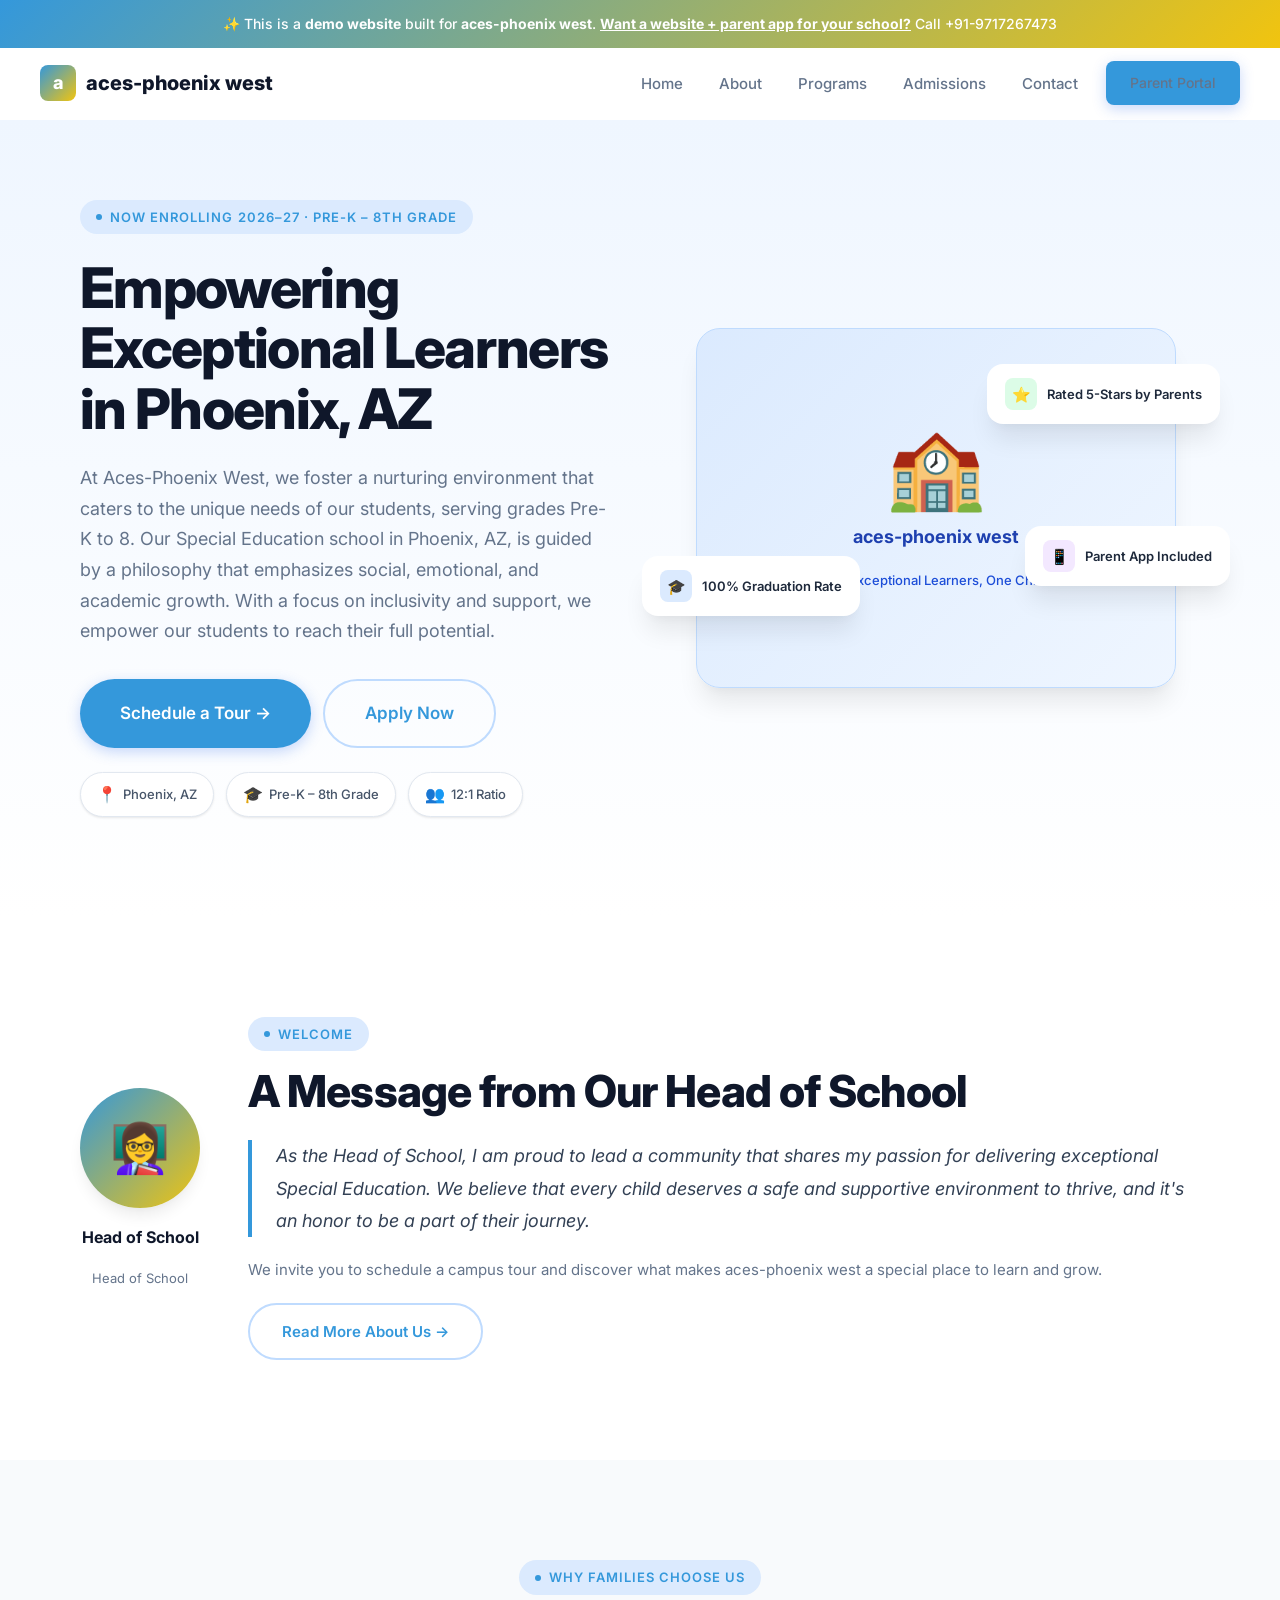
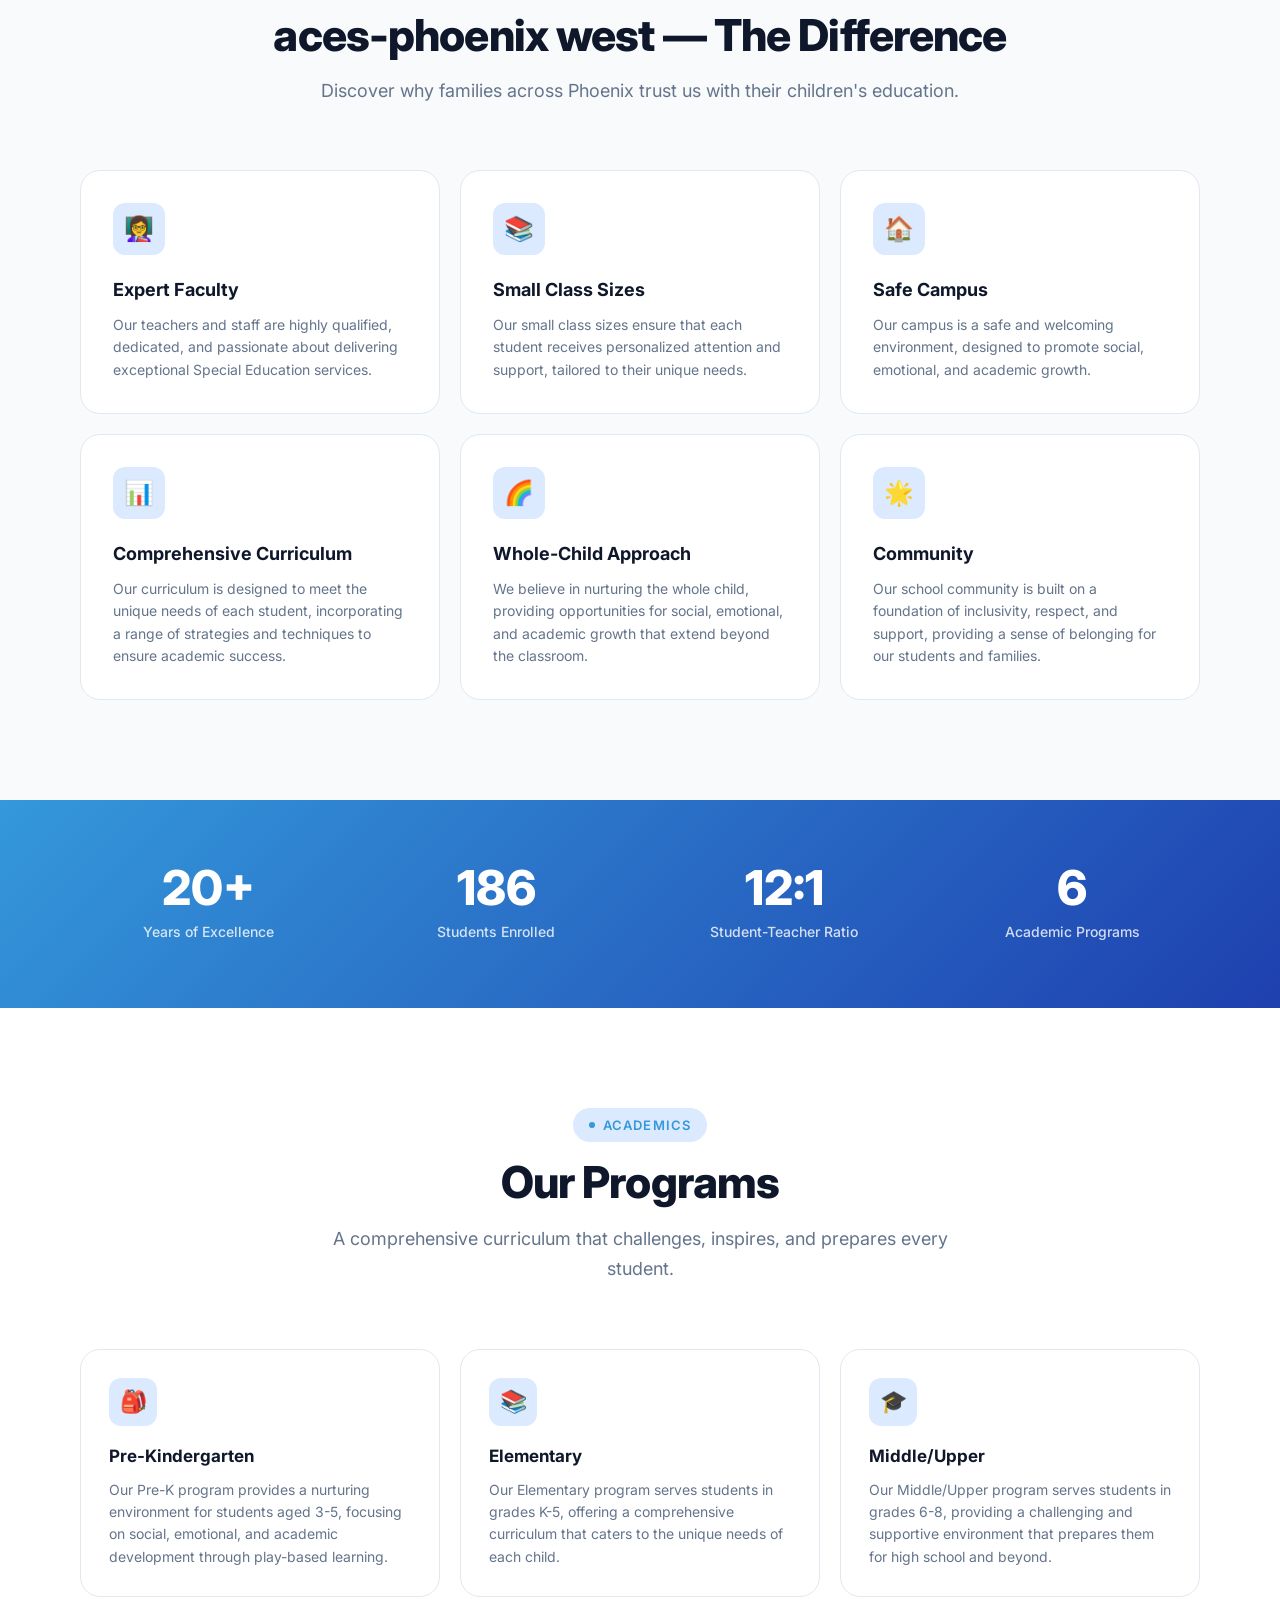
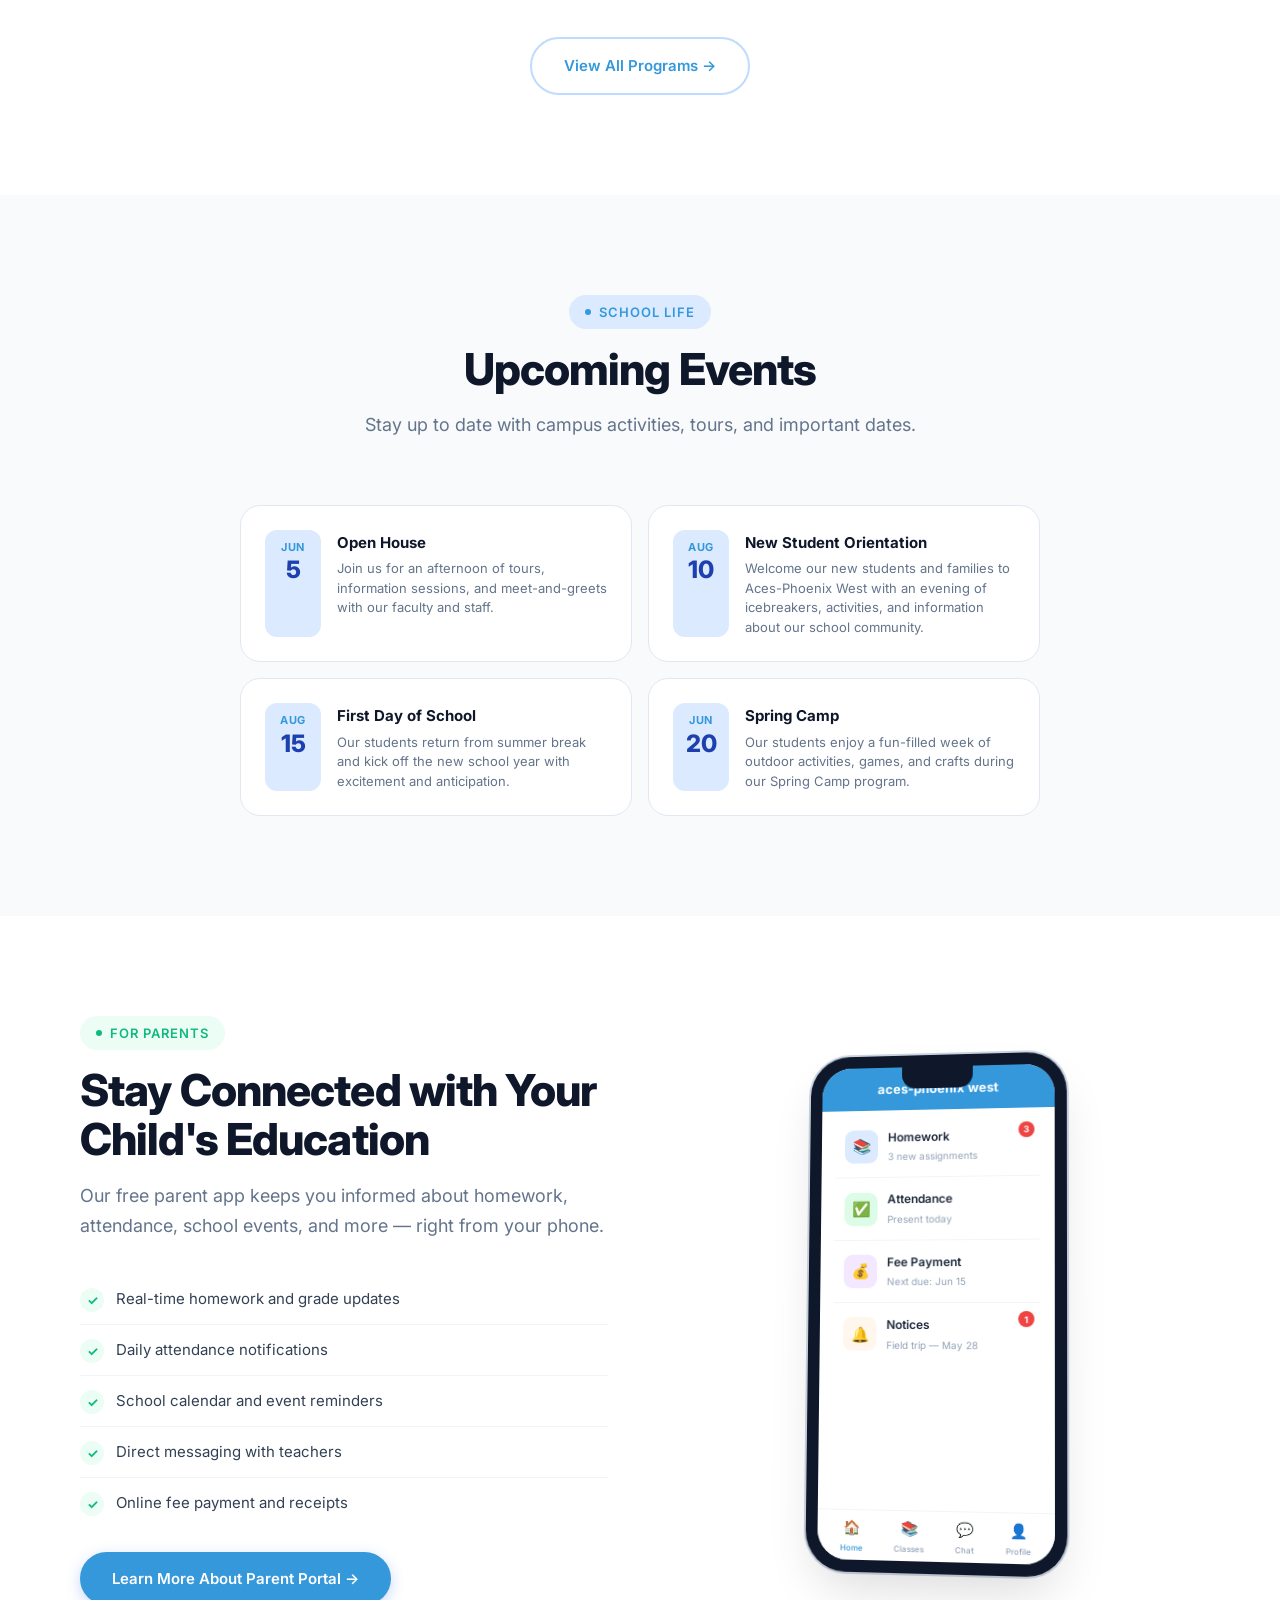
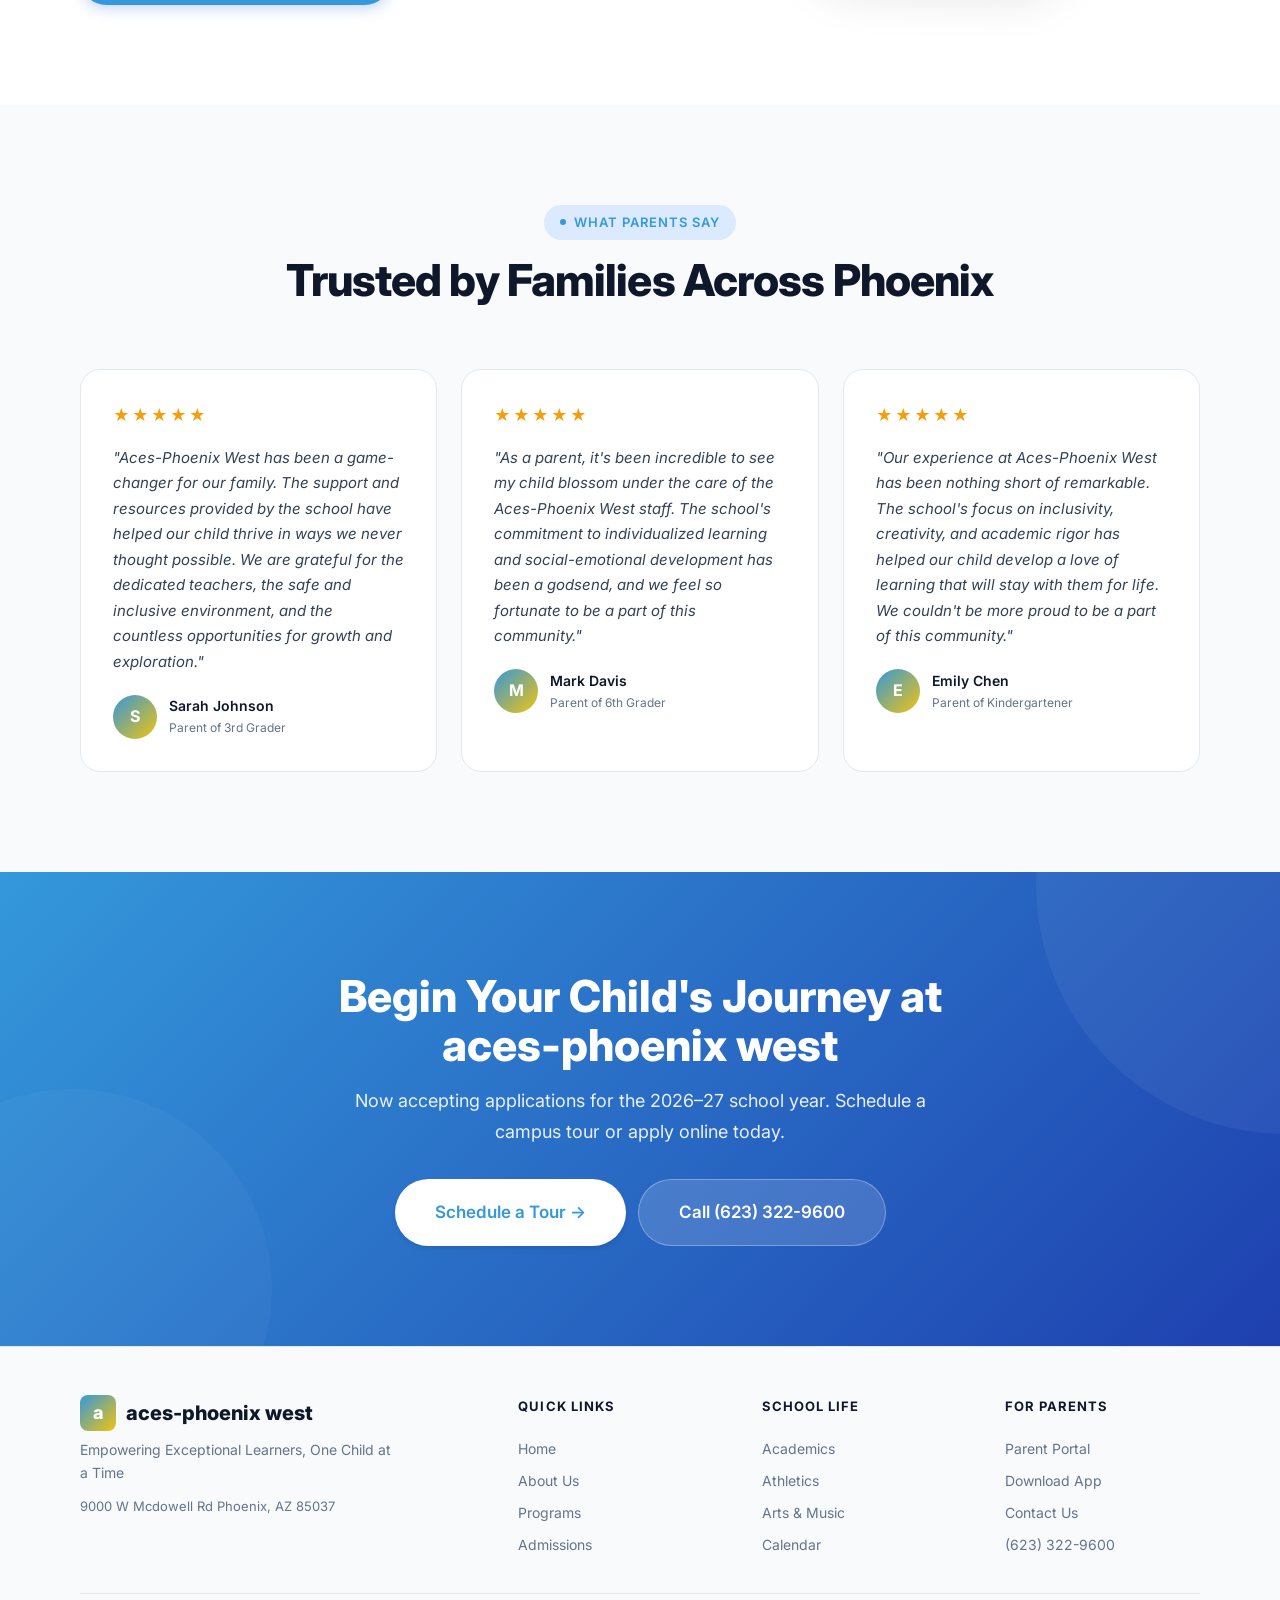
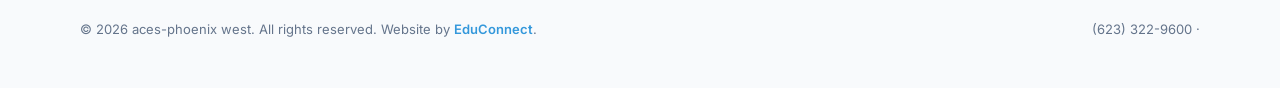
==== commit 17f5ba18: "Initial demo site for aces-phoenix west" ====
--- a/index.html
+++ b/index.html
@@ -25,8 +25,8 @@
 <section class="hero"><div class="container"><div class="hero-inner">
   <div class="hero-content">
     <div class="badge animate-on-scroll mb-6">Now Enrolling 2026–27 · Pre-K – 8th Grade</div>
-    <h1 class="heading-xl animate-on-scroll mb-6">Empowering Exceptional Learners in Phoenix</h1>
-    <p class="text-lg text-muted animate-on-scroll mb-8">At Aces-Phoenix West, we provide a nurturing environment for students with diverse needs, serving grades Pre-K to 8. Our mission is to foster academic, social, and emotional growth through personalized education and inclusive community.</p>
+    <h1 class="heading-xl animate-on-scroll mb-6">Empowering Exceptional Learners in Phoenix, AZ</h1>
+    <p class="text-lg text-muted animate-on-scroll mb-8">At Aces-Phoenix West, we foster a nurturing environment that caters to the unique needs of our students, serving grades Pre-K to 8. Our Special Education school in Phoenix, AZ, is guided by a philosophy that emphasizes social, emotional, and academic growth. With a focus on inclusivity and support, we empower our students to reach their full potential.</p>
     <div class="hero-actions animate-on-scroll">
       <a href="/admissions.html" class="btn btn-primary btn-lg">Schedule a Tour →</a>
       <a href="/admissions.html" class="btn btn-outline btn-lg">Apply Now</a>
@@ -39,7 +39,7 @@
   </div>
   <div class="hero-visual animate-on-scroll">
     <div class="school-illustration"><div class="school-illustration-inner">
-      <div class="school-building">🏫</div><h3>aces-phoenix west</h3><p>Empowering Exceptional Learners, Together</p>
+      <div class="school-building">🏫</div><h3>aces-phoenix west</h3><p>Empowering Exceptional Learners, One Child at a Time</p>
     </div></div>
     <div class="float-card card-1"><div class="fc-icon green">⭐</div>Rated 5-Stars by Parents</div>
     <div class="float-card card-2"><div class="fc-icon blue">🎓</div>100% Graduation Rate</div>
@@ -55,7 +55,7 @@
   <div class="welcome-text animate-on-scroll">
     <div class="badge mb-4">Welcome</div>
     <h2 class="heading-lg mb-6">A Message from Our Head of School</h2>
-    <blockquote>As the Head of School, I am proud to lead a team of dedicated professionals who provide exceptional support to our students and families. At Aces-Phoenix West, we believe that every child has unique strengths and talents that deserve to be celebrated and nurtured. We strive to create a safe, engaging, and challenging learning environment that empowers our students to reach their full potential.</blockquote>
+    <blockquote>As the Head of School, I am proud to lead a community that shares my passion for delivering exceptional Special Education. We believe that every child deserves a safe and supportive environment to thrive, and it's an honor to be a part of their journey.</blockquote>
     <p>We invite you to schedule a campus tour and discover what makes aces-phoenix west a special place to learn and grow.</p>
     <a href="/about.html" class="btn btn-outline" style="margin-top:20px">Read More About Us →</a>
   </div>
@@ -69,22 +69,22 @@
   </div>
   <div class="features-grid">
       <div class="feature-card animate-on-scroll stagger-1">
-        <div class="feature-icon">👩‍🏫</div><h3>Expert Faculty</h3><p>Our teachers and staff are highly trained and experienced in working with students with diverse needs. We provide ongoing professional development to ensure that our faculty stays up-to-date on best practices and research-based approaches.</p>
+        <div class="feature-icon">👩‍🏫</div><h3>Expert Faculty</h3><p>Our teachers and staff are highly qualified, dedicated, and passionate about delivering exceptional Special Education services.</p>
       </div>
       <div class="feature-card animate-on-scroll stagger-2">
-        <div class="feature-icon">📚</div><h3>Small Classes</h3><p>Our small class sizes allow us to provide personalized attention and support to each student. We believe that this approach helps students build confidence, develop social skills, and achieve academic success.</p>
+        <div class="feature-icon">📚</div><h3>Small Class Sizes</h3><p>Our small class sizes ensure that each student receives personalized attention and support, tailored to their unique needs.</p>
       </div>
       <div class="feature-card animate-on-scroll stagger-3">
-        <div class="feature-icon">🏠</div><h3>Safe Campus</h3><p>Our campus is designed to provide a safe and secure environment for our students. We have a comprehensive safety plan in place, including security cameras, secure entry systems, and ongoing training for our staff.</p>
+        <div class="feature-icon">🏠</div><h3>Safe Campus</h3><p>Our campus is a safe and welcoming environment, designed to promote social, emotional, and academic growth.</p>
       </div>
       <div class="feature-card animate-on-scroll stagger-4">
-        <div class="feature-icon">📊</div><h3>Curriculum</h3><p>Our curriculum is designed to meet the unique needs of each student, with a focus on building strong foundational skills in reading, writing, math, and science. We use evidence-based approaches to ensure that our students are prepared for success in college and beyond.</p>
+        <div class="feature-icon">📊</div><h3>Comprehensive Curriculum</h3><p>Our curriculum is designed to meet the unique needs of each student, incorporating a range of strategies and techniques to ensure academic success.</p>
       </div>
       <div class="feature-card animate-on-scroll stagger-5">
-        <div class="feature-icon">🧘‍♀️</div><h3>Whole-Child Approach</h3><p>We believe that education should go beyond academics alone. Our whole-child approach includes social-emotional learning, physical education, and character development to help students build a strong foundation for success in all areas of life.</p>
+        <div class="feature-icon">🌈</div><h3>Whole-Child Approach</h3><p>We believe in nurturing the whole child, providing opportunities for social, emotional, and academic growth that extend beyond the classroom.</p>
       </div>
       <div class="feature-card animate-on-scroll stagger-6">
-        <div class="feature-icon">👫</div><h3>Community</h3><p>We value the importance of building strong relationships between students, families, and staff. Our community is designed to be inclusive, supportive, and welcoming to all, with a focus on fostering a sense of belonging and connection among our members.</p>
+        <div class="feature-icon">🌟</div><h3>Community</h3><p>Our school community is built on a foundation of inclusivity, respect, and support, providing a sense of belonging for our students and families.</p>
       </div></div>
 </div></section>
 
@@ -103,13 +103,13 @@
   </div>
   <div class="programs-grid">
       <div class="program-card animate-on-scroll stagger-1">
-        <div class="program-icon">🎒</div><h3>Pre-Kindergarten</h3><p>Our Pre-K program is designed for students aged 3-4, with a focus on play-based learning and social-emotional development. Our experienced teachers provide a nurturing environment that fosters curiosity and creativity.</p>
+        <div class="program-icon">🎒</div><h3>Pre-Kindergarten</h3><p>Our Pre-K program provides a nurturing environment for students aged 3-5, focusing on social, emotional, and academic development through play-based learning.</p>
       </div>
       <div class="program-card animate-on-scroll stagger-2">
-        <div class="program-icon">📚</div><h3>Elementary</h3><p>Our elementary program serves students in grades K-4, with a focus on building strong foundational skills in reading, writing, math, and science. Our teachers use engaging, interactive approaches to make learning fun and accessible.</p>
+        <div class="program-icon">📚</div><h3>Elementary</h3><p>Our Elementary program serves students in grades K-5, offering a comprehensive curriculum that caters to the unique needs of each child.</p>
       </div>
       <div class="program-card animate-on-scroll stagger-3">
-        <div class="program-icon">🔍</div><h3>Middle/Upper</h3><p>Our middle and upper school program serves students in grades 5-8, with a focus on building on foundational skills and introducing more complex concepts in language arts, math, science, and social studies. Our teachers use project-based learning approaches to promote critical thinking and problem-solving.</p>
+        <div class="program-icon">🎓</div><h3>Middle/Upper</h3><p>Our Middle/Upper program serves students in grades 6-8, providing a challenging and supportive environment that prepares them for high school and beyond.</p>
       </div></div>
   <div class="text-center animate-on-scroll" style="margin-top:40px"><a href="/programs.html" class="btn btn-outline">View All Programs →</a></div>
 </div></section>
@@ -122,16 +122,16 @@
   </div>
   <div class="events-grid"><div class="event-card animate-on-scroll stagger-1">
         <div class="event-date"><div class="month">Jun</div><div class="day">5</div></div>
-        <div class="event-info"><h4>Open House</h4><p>Join us for our annual Open House to learn more about our programs and meet our teachers and staff.</p></div>
+        <div class="event-info"><h4>Open House</h4><p>Join us for an afternoon of tours, information sessions, and meet-and-greets with our faculty and staff.</p></div>
       </div><div class="event-card animate-on-scroll stagger-2">
-        <div class="event-date"><div class="month">Jun</div><div class="day">15</div></div>
-        <div class="event-info"><h4>Summer Orientation</h4><p>Our Summer Orientation is designed to help students and families prepare for the upcoming school year. We will provide information on our programs, policies, and procedures.</p></div>
+        <div class="event-date"><div class="month">Aug</div><div class="day">10</div></div>
+        <div class="event-info"><h4>New Student Orientation</h4><p>Welcome our new students and families to Aces-Phoenix West with an evening of icebreakers, activities, and information about our school community.</p></div>
       </div><div class="event-card animate-on-scroll stagger-3">
-        <div class="event-date"><div class="month">Aug</div><div class="day">17</div></div>
-        <div class="event-info"><h4>First Day of School</h4><p>We can't wait to welcome our students back to school! Mark your calendars for our first day of school on August 17.</p></div>
+        <div class="event-date"><div class="month">Aug</div><div class="day">15</div></div>
+        <div class="event-info"><h4>First Day of School</h4><p>Our students return from summer break and kick off the new school year with excitement and anticipation.</p></div>
       </div><div class="event-card animate-on-scroll stagger-4">
-        <div class="event-date"><div class="month">Sep</div><div class="day">15</div></div>
-        <div class="event-info"><h4>Welcome Back BBQ</h4><p>Join us for our Welcome Back BBQ to celebrate the start of the new school year. We will provide food, games, and activities for the whole family.</p></div>
+        <div class="event-date"><div class="month">Jun</div><div class="day">20</div></div>
+        <div class="event-info"><h4>Spring Camp</h4><p>Our students enjoy a fun-filled week of outdoor activities, games, and crafts during our Spring Camp program.</p></div>
       </div></div>
 </div></section>
 
@@ -176,21 +176,21 @@
   <div class="testimonials-grid">
       <div class="testimonial-card animate-on-scroll stagger-1">
         <div class="stars"><span class="star">★</span><span class="star">★</span><span class="star">★</span><span class="star">★</span><span class="star">★</span></div>
-        <p class="testimonial-text">"I was blown away by the level of support and care that the teachers and staff at Aces-Phoenix West provided for my child. They truly made him feel seen and heard, and helped him build confidence and self-esteem."</p>
+        <p class="testimonial-text">"Aces-Phoenix West has been a game-changer for our family. The support and resources provided by the school have helped our child thrive in ways we never thought possible. We are grateful for the dedicated teachers, the safe and inclusive environment, and the countless opportunities for growth and exploration."</p>
         <div class="testimonial-author"><div class="author-avatar">S</div>
         <div class="author-info"><div class="author-name">Sarah Johnson</div><div class="author-role">Parent of 3rd Grader</div></div></div>
       </div>
       <div class="testimonial-card animate-on-scroll stagger-2">
         <div class="stars"><span class="star">★</span><span class="star">★</span><span class="star">★</span><span class="star">★</span><span class="star">★</span></div>
-        <p class="testimonial-text">"Our family struggled to find the right fit for our child's needs, but Aces-Phoenix West has been a game-changer. The teachers and staff are knowledgeable, compassionate, and truly dedicated to supporting our child's growth and development."</p>
+        <p class="testimonial-text">"As a parent, it's been incredible to see my child blossom under the care of the Aces-Phoenix West staff. The school's commitment to individualized learning and social-emotional development has been a godsend, and we feel so fortunate to be a part of this community."</p>
         <div class="testimonial-author"><div class="author-avatar">M</div>
         <div class="author-info"><div class="author-name">Mark Davis</div><div class="author-role">Parent of 6th Grader</div></div></div>
       </div>
       <div class="testimonial-card animate-on-scroll stagger-3">
         <div class="stars"><span class="star">★</span><span class="star">★</span><span class="star">★</span><span class="star">★</span><span class="star">★</span></div>
-        <p class="testimonial-text">"I was hesitant to enroll my child in a new school, but from the moment we walked through the door, we felt welcome and supported. The teachers and staff at Aces-Phoenix West have been absolutely wonderful to work with, and have helped our child thrive in ways we never thought possible."</p>
+        <p class="testimonial-text">"Our experience at Aces-Phoenix West has been nothing short of remarkable. The school's focus on inclusivity, creativity, and academic rigor has helped our child develop a love of learning that will stay with them for life. We couldn't be more proud to be a part of this community."</p>
         <div class="testimonial-author"><div class="author-avatar">E</div>
-        <div class="author-info"><div class="author-name">Emily Lee</div><div class="author-role">Parent of K-4 Student</div></div></div>
+        <div class="author-info"><div class="author-name">Emily Chen</div><div class="author-role">Parent of Kindergartener</div></div></div>
       </div></div>
 </div></section>
 
@@ -207,7 +207,7 @@
     <div class="footer-grid">
       <div class="footer-brand">
         <div class="logo" style="margin-bottom:8px"><span class="logo-icon">a</span>aces-phoenix west</div>
-        <p>Empowering Exceptional Learners, Together</p>
+        <p>Empowering Exceptional Learners, One Child at a Time</p>
         <p style="margin-top:12px;font-size:13px">9000 W Mcdowell Rd Phoenix,&nbsp;AZ&nbsp;85037</p>
       </div>
       <div class="footer-col"><h4>Quick Links</h4><a href="/">Home</a><a href="/about.html">About Us</a><a href="/programs.html">Programs</a><a href="/admissions.html">Admissions</a></div>
--- a/styles.css
+++ b/styles.css
@@ -1,8 +1,8 @@
 /* ===== DESIGN SYSTEM — LIGHT PROFESSIONAL ===== */
 :root{
-  --primary:#4567b7;--primary-50:#eff6ff;--primary-100:#dbeafe;--primary-200:#bfdbfe;
-  --primary-500:#4567b7;--primary-600:#1d4ed8;--primary-700:#1e40af;
-  --secondary:#9fced1;--accent:#10b981;--accent-50:#ecfdf5;
+  --primary:#3498db;--primary-50:#eff6ff;--primary-100:#dbeafe;--primary-200:#bfdbfe;
+  --primary-500:#3498db;--primary-600:#1d4ed8;--primary-700:#1e40af;
+  --secondary:#f1c40f;--accent:#10b981;--accent-50:#ecfdf5;
   --white:#fff;--gray-50:#f8fafc;--gray-100:#f1f5f9;--gray-200:#e2e8f0;--gray-300:#cbd5e1;
   --gray-400:#94a3b8;--gray-500:#64748b;--gray-600:#475569;--gray-700:#334155;
   --gray-800:#1e293b;--gray-900:#0f172a;
